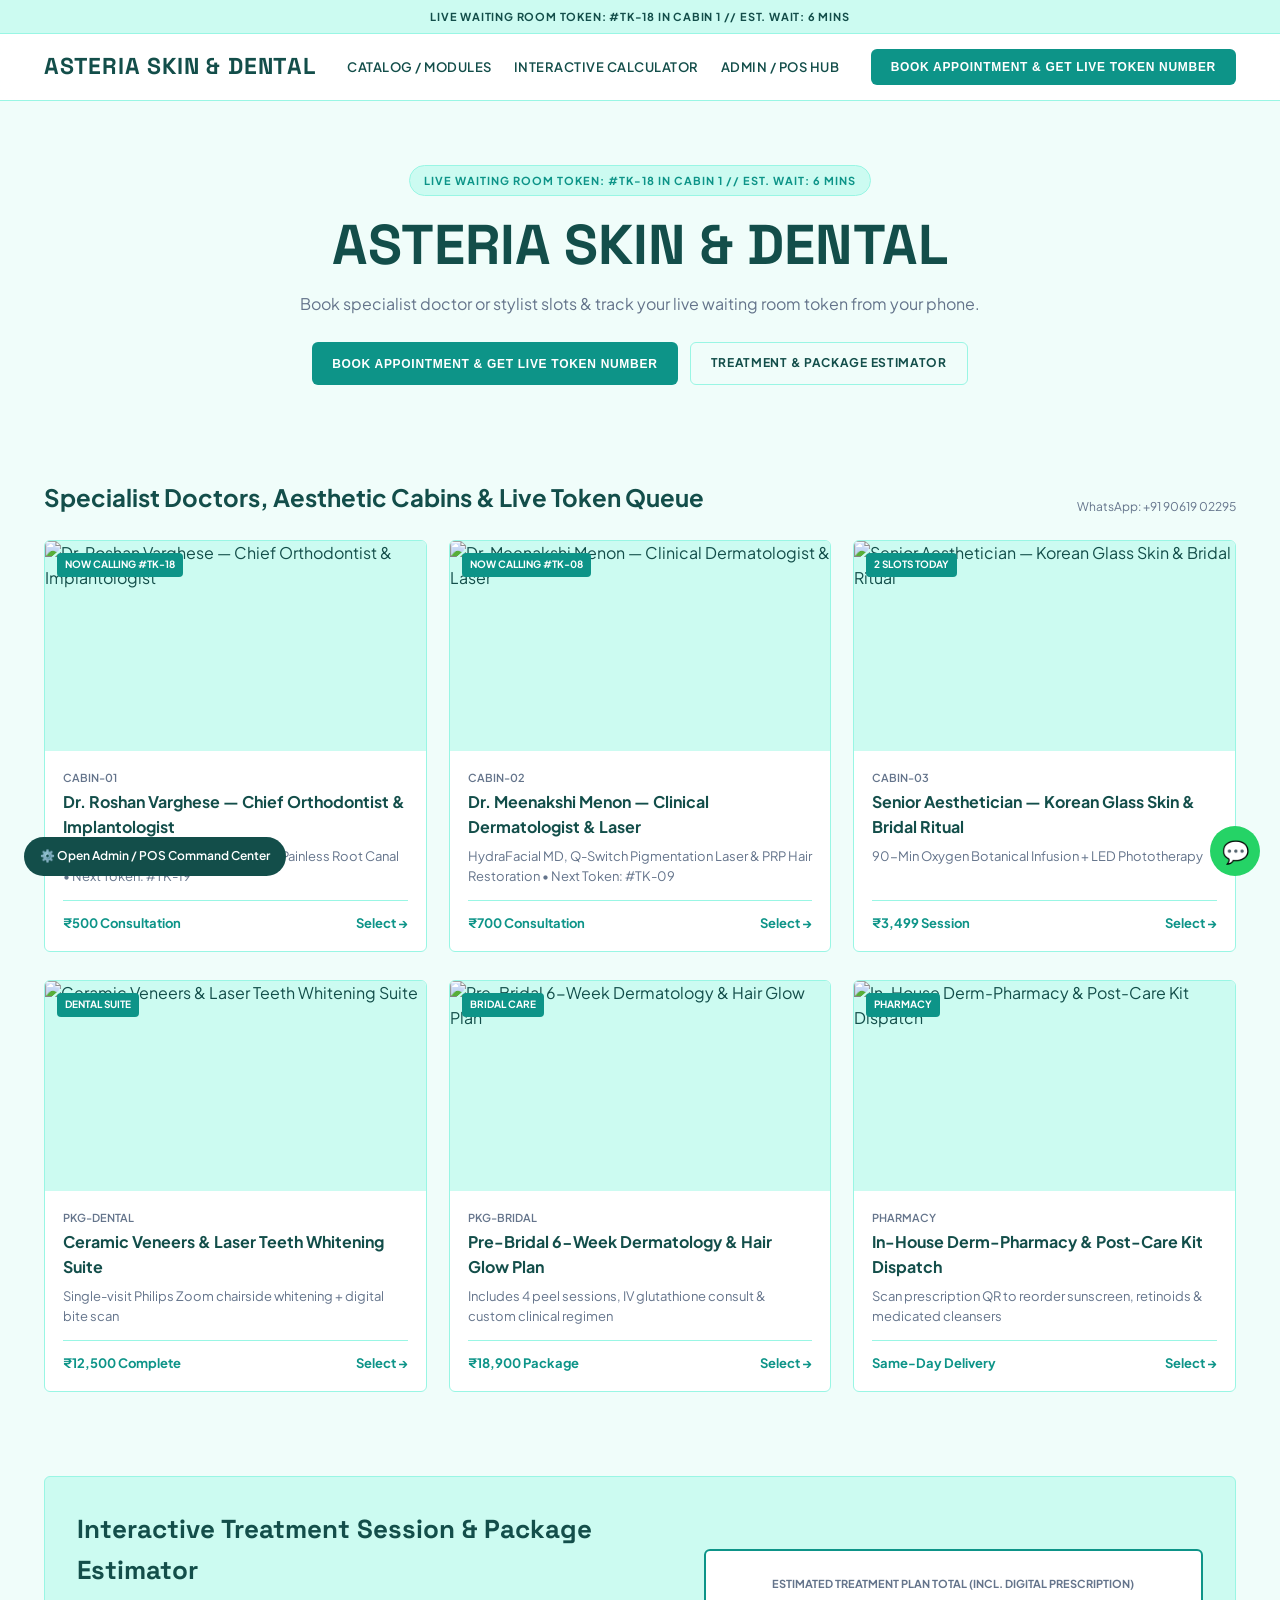
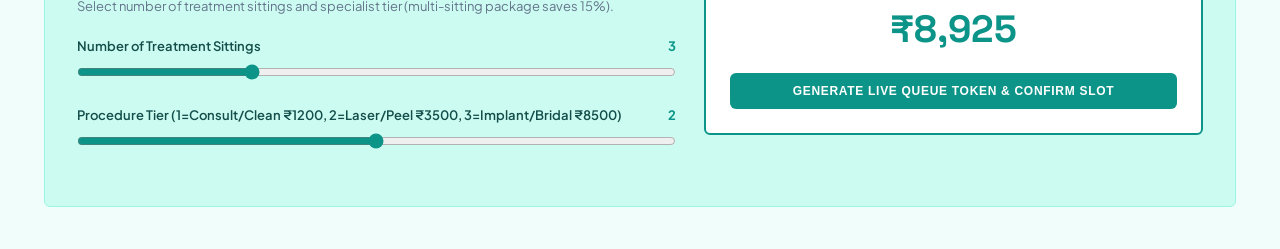
==== public/index.html @ 09439edb "feat(tpl-serp-clinic-salon-crm): multi-track Cloudflare Edge + Docker + POS/Admin Hub + whitelabel" ====
<!DOCTYPE html>
<html lang="en">
<head>
  <meta charset="UTF-8">
  <meta name="viewport" content="width=device-width, initial-scale=1.0">
  <title>ASTERIA SKIN & DENTAL — Small ERP</title>
  <link rel="preconnect" href="https://fonts.googleapis.com">
  <link rel="preconnect" href="https://fonts.gstatic.com" crossorigin>
  <link href="https://fonts.googleapis.com/css2?family=Plus+Jakarta+Sans:wght@400;500;600;700&family=Space+Grotesk:wght@600;700&display=swap" rel="stylesheet">
  <link rel="stylesheet" href="theme-tokens.css">
  <script src="whitelabel.js"></script>
  <style>
    * { box-sizing: border-box; margin: 0; padding: 0; }
    body {
      font-family: var(--font-primary);
      background-color: var(--bg-main);
      color: var(--color-dark);
      line-height: 1.55;
      -webkit-font-smoothing: antialiased;
    }
    .top-bar {
      background: var(--bg-canvas);
      color: var(--color-dark);
      font-size: 11px;
      font-weight: 700;
      letter-spacing: 0.8px;
      text-transform: uppercase;
      text-align: center;
      padding: 8px 16px;
      border-bottom: 1px solid var(--border-color);
    }
    header {
      position: sticky;
      top: 0;
      z-index: 100;
      background: rgba(255, 255, 255, 0.94);
      backdrop-filter: blur(12px);
      border-bottom: 1px solid var(--border-color);
    }
    .nav-container {
      max-width: 1240px;
      margin: 0 auto;
      padding: 15px 24px;
      display: flex;
      align-items: center;
      justify-content: space-between;
      gap: 16px;
    }
    .brand-logo {
      font-family: var(--font-accent);
      font-size: 23px;
      font-weight: 700;
      letter-spacing: 0.8px;
      text-transform: uppercase;
      color: var(--color-dark);
      text-decoration: none;
    }
    .brand-logo span {
      font-family: var(--font-primary);
      color: var(--color-primary);
      font-size: 11px;
      letter-spacing: 2px;
      display: block;
      margin-top: -2px;
    }
    nav.desktop-nav { display: flex; gap: 22px; align-items: center; }
    nav.desktop-nav a {
      color: var(--color-dark);
      text-decoration: none;
      font-size: 13px;
      font-weight: 600;
      text-transform: uppercase;
      letter-spacing: 0.5px;
    }
    nav.desktop-nav a:hover { color: var(--color-primary); }
    .btn-primary {
      background: var(--color-primary);
      color: #FFFFFF;
      border: none;
      padding: 11px 20px;
      border-radius: var(--radius);
      font-size: 12px;
      font-weight: 700;
      text-transform: uppercase;
      letter-spacing: 0.7px;
      cursor: pointer;
      text-decoration: none;
      display: inline-flex;
      align-items: center;
      gap: 8px;
    }
    .btn-outline {
      background: transparent;
      color: var(--color-dark);
      border: 1px solid var(--border-color);
      padding: 11px 20px;
      border-radius: var(--radius);
      font-size: 12px;
      font-weight: 700;
      text-transform: uppercase;
      letter-spacing: 0.7px;
      cursor: pointer;
      text-decoration: none;
    }
    .hero-banner {
      padding: 64px 24px 52px;
      max-width: 1240px;
      margin: 0 auto;
      text-align: center;
    }
    .hero-pill {
      display: inline-block;
      background: var(--bg-canvas);
      border: 1px solid var(--border-color);
      color: var(--color-primary);
      font-size: 11px;
      font-weight: 700;
      letter-spacing: 1px;
      padding: 6px 14px;
      border-radius: 999px;
      margin-bottom: 18px;
    }
    .hero-banner h1 {
      font-family: var(--font-accent);
      font-size: clamp(32px, 4.6vw, 56px);
      line-height: 1.1;
      margin-bottom: 16px;
    }
    .hero-banner p {
      font-size: 16px;
      color: #64748B;
      max-width: 680px;
      margin: 0 auto 26px;
    }
    .hero-actions { display: flex; gap: 12px; justify-content: center; flex-wrap: wrap; }
    .section-wrap { max-width: 1240px; margin: 0 auto; padding: 42px 24px; }
    .section-head {
      display: flex;
      align-items: flex-end;
      justify-content: space-between;
      margin-bottom: 24px;
      gap: 16px;
      flex-wrap: wrap;
    }
    .bento-grid {
      display: grid;
      grid-template-columns: repeat(3, 1fr);
      gap: var(--grid-gap-desktop);
    }
    .bento-card {
      background: #FFFFFF;
      border: 1px solid var(--border-color);
      border-radius: var(--radius);
      overflow: hidden;
      display: flex;
      flex-direction: column;
      cursor: pointer;
      transition: transform 0.2s, border-color 0.2s;
    }
    .bento-card:hover { transform: translateY(-4px); border-color: var(--color-primary); }
    .bento-img-wrap { height: 210px; position: relative; background: var(--bg-canvas); overflow: hidden; }
    .bento-img-wrap img { width: 100%; height: 100%; object-fit: cover; }
    .bento-badge {
      position: absolute;
      top: 12px;
      left: 12px;
      background: var(--color-primary);
      color: #FFF;
      font-size: 10px;
      font-weight: 700;
      padding: 4px 8px;
      border-radius: 4px;
    }
    .bento-body { padding: 18px; display: flex; flex-direction: column; flex: 1; }
    .bento-code { font-size: 11px; color: #64748B; font-weight: 600; margin-bottom: 4px; }
    .bento-title { font-size: 16px; font-weight: 700; margin-bottom: 6px; }
    .bento-sub { font-size: 13px; color: #64748B; margin-bottom: 14px; flex: 1; }
    .bento-footer {
      display: flex;
      justify-content: space-between;
      padding-top: 12px;
      border-top: 1px solid var(--border-color);
      font-size: 13px;
      font-weight: 700;
      color: var(--color-primary);
    }
    .calc-panel {
      background: var(--bg-canvas);
      border: 1px solid var(--border-color);
      border-radius: var(--radius);
      padding: 32px;
      display: grid;
      grid-template-columns: 1.2fr 1fr;
      gap: 28px;
      align-items: center;
    }
    .slider-group { margin-bottom: 18px; }
    .slider-group label { display: flex; justify-content: space-between; font-size: 13px; font-weight: 600; margin-bottom: 6px; }
    .slider-group input[type="range"] { width: 100%; accent-color: var(--color-primary); }
    .calc-result-card {
      background: #FFFFFF;
      border: 2px solid var(--color-primary);
      border-radius: var(--radius);
      padding: 24px;
      text-align: center;
    }
    .calc-result-val {
      font-family: var(--font-accent);
      font-size: 38px;
      font-weight: 700;
      color: var(--color-primary);
      margin: 8px 0 14px;
    }
    .modal-overlay {
      position: fixed;
      inset: 0;
      background: rgba(0, 0, 0, 0.65);
      z-index: 900;
      display: none;
      align-items: center;
      justify-content: center;
      padding: 16px;
    }
    .modal-overlay.open { display: flex; }
    .modal-box {
      background: #FFFFFF;
      color: var(--color-dark);
      border: 1px solid var(--border-color);
      border-radius: var(--radius);
      max-width: 480px;
      width: 100%;
      padding: 24px;
    }
    .form-field { margin-bottom: 12px; }
    .form-field label { display: block; font-size: 11px; font-weight: 700; text-transform: uppercase; margin-bottom: 4px; color: #64748B; }
    .form-field input {
      width: 100%;
      padding: 10px;
      background: var(--bg-main);
      color: var(--color-dark);
      border: 1px solid var(--border-color);
      border-radius: 4px;
    }
    .wa-float-btn {
      position: fixed;
      bottom: 24px;
      right: 20px;
      width: 50px;
      height: 50px;
      background: #25D366;
      border-radius: 50%;
      display: flex;
      align-items: center;
      justify-content: center;
      z-index: 500;
      text-decoration: none;
      color: #FFF;
      font-size: 22px;
    }
    .admin-pill-floating {
      position: fixed;
      bottom: 24px;
      left: 24px;
      background: var(--color-dark);
      color: #FFF;
      padding: 10px 16px;
      border-radius: 999px;
      font-size: 12px;
      font-weight: 600;
      text-decoration: none;
      z-index: 500;
    }
    @media (max-width: 860px) {
      .bento-grid, .calc-panel { grid-template-columns: 1fr; }
      nav.desktop-nav, .admin-pill-floating { display: none; }
    }
  </style>
</head>
<body>
  <div class="top-bar">LIVE WAITING ROOM TOKEN: #TK-18 IN CABIN 1 // EST. WAIT: 6 MINS</div>
  <header>
    <div class="nav-container">
      <a href="#" class="brand-logo">ASTERIA SKIN & DENTAL</a>
      <nav class="desktop-nav">
        <a href="#catalog">Catalog / Modules</a>
        <a href="#calculator">Interactive Calculator</a>
        <a href="admin.html">Admin / POS Hub</a>
      </nav>
      <button class="btn-primary" onclick="openLeadModal()">Book Appointment & Get Live Token Number</button>
    </div>
  </header>

  <section class="hero-banner">
    <span class="hero-pill">LIVE WAITING ROOM TOKEN: #TK-18 IN CABIN 1 // EST. WAIT: 6 MINS</span>
    <h1 data-wl-brand>ASTERIA SKIN & DENTAL</h1>
    <p data-wl-tagline>Book specialist doctor or stylist slots & track your live waiting room token from your phone.</p>
    <div class="hero-actions">
      <button class="btn-primary" onclick="openLeadModal()">Book Appointment & Get Live Token Number</button>
      <a href="#calculator" class="btn-outline">Treatment & Package Estimator</a>
    </div>
  </section>

  <section class="section-wrap" id="catalog">
    <div class="section-head">
      <h2>Specialist Doctors, Aesthetic Cabins & Live Token Queue</h2>
      <div id="drawerWaText" style="font-size:12px;color:#64748B;">WhatsApp: +91 90619 02295</div>
    </div>
    <div class="bento-grid" id="bentoGrid"></div>
  </section>

  <section class="section-wrap" id="calculator">
    <div class="calc-panel">
      <div>
        <h2 style="font-family:var(--font-accent);font-size:26px;margin-bottom:6px;">Interactive Treatment Session & Package Estimator</h2>
        <p style="font-size:13px;color:#64748B;margin-bottom:20px;">Select number of treatment sittings and specialist tier (multi-sitting package saves 15%).</p>
        <div class="slider-group">
          <label><span>Number of Treatment Sittings</span><strong id="valSliderA" style="color:var(--color-primary);">3</strong></label>
          <input type="range" id="sliderA" min="1" max="8" value="3" oninput="recalc()">
        </div>
        <div class="slider-group">
          <label><span>Procedure Tier (1=Consult/Clean ₹1200, 2=Laser/Peel ₹3500, 3=Implant/Bridal ₹8500)</span><strong id="valSliderB" style="color:var(--color-primary);">2</strong></label>
          <input type="range" id="sliderB" min="1" max="3" value="2" oninput="recalc()">
        </div>
      </div>
      <div class="calc-result-card">
        <div style="font-size:11px;font-weight:700;text-transform:uppercase;color:#64748B;">Estimated Treatment Plan Total (Incl. Digital Prescription)</div>
        <div class="calc-result-val" id="calcOutput">₹0</div>
        <button class="btn-primary" style="width:100%;justify-content:center;" onclick="openLeadModal()">Generate Live Queue Token & Confirm Slot</button>
      </div>
    </div>
  </section>

  <div class="modal-overlay" id="leadModal">
    <div class="modal-box">
      <div style="display:flex;justify-content:space-between;align-items:center;margin-bottom:14px;">
        <h3 style="font-size:18px;">Generate Live Queue Token & Confirm Slot</h3>
        <button onclick="closeLeadModal()" style="background:none;border:none;color:inherit;font-size:18px;cursor:pointer;">✕</button>
      </div>
      <form onsubmit="submitLead(event)">
        <div class="form-field"><label>Name / Business / Table *</label><input type="text" id="leadName" required placeholder="e.g. Anand Varma"></div>
        <div class="form-field"><label>WhatsApp / Mobile Number *</label><input type="tel" id="leadPhone" required placeholder="919876543210"></div>
        <div class="form-field"><label>Order / Ticket Details</label><input type="text" id="leadDetail" readonly></div>
        <button type="submit" class="btn-primary" style="width:100%;justify-content:center;">Confirm & Sync to Admin / POS</button>
      </form>
      <div id="leadSuccessBox" style="display:none;margin-top:14px;padding:12px;background:var(--bg-canvas);border:1px solid var(--color-primary);border-radius:4px;font-size:12px;"></div>
    </div>
  </div>

  <a href="admin.html" class="admin-pill-floating">⚙️ Open Admin / POS Command Center</a>
  <a id="floatingWaBtn" href="https://wa.me/919061902295" target="_blank" class="wa-float-btn">💬</a>

  <script>
    const ITEMS = [
  {
    "code": "CABIN-01",
    "title": "Dr. Roshan Varghese — Chief Orthodontist & Implantologist",
    "sub": "3D Digital Smile Design, Invisalign & Painless Root Canal • Next Token: #TK-19",
    "metric": "₹500 Consultation",
    "badge": "NOW CALLING #TK-18",
    "img": "https://images.unsplash.com/photo-1629909613654-28e377c37b09?auto=format&fit=crop&w=800&q=80"
  },
  {
    "code": "CABIN-02",
    "title": "Dr. Meenakshi Menon — Clinical Dermatologist & Laser",
    "sub": "HydraFacial MD, Q-Switch Pigmentation Laser & PRP Hair Restoration • Next Token: #TK-09",
    "metric": "₹700 Consultation",
    "badge": "NOW CALLING #TK-08",
    "img": "https://images.unsplash.com/photo-1579684385127-1ef15d508118?auto=format&fit=crop&w=800&q=80"
  },
  {
    "code": "CABIN-03",
    "title": "Senior Aesthetician — Korean Glass Skin & Bridal Ritual",
    "sub": "90-Min Oxygen Botanical Infusion + LED Phototherapy",
    "metric": "₹3,499 Session",
    "badge": "2 SLOTS TODAY",
    "img": "https://images.unsplash.com/photo-1570172619644-dfd03ed5d881?auto=format&fit=crop&w=800&q=80"
  },
  {
    "code": "PKG-DENTAL",
    "title": "Ceramic Veneers & Laser Teeth Whitening Suite",
    "sub": "Single-visit Philips Zoom chairside whitening + digital bite scan",
    "metric": "₹12,500 Complete",
    "badge": "DENTAL SUITE",
    "img": "https://images.unsplash.com/photo-1588776814546-1ffcf47267a5?auto=format&fit=crop&w=800&q=80"
  },
  {
    "code": "PKG-BRIDAL",
    "title": "Pre-Bridal 6-Week Dermatology & Hair Glow Plan",
    "sub": "Includes 4 peel sessions, IV glutathione consult & custom clinical regimen",
    "metric": "₹18,900 Package",
    "badge": "BRIDAL CARE",
    "img": "https://images.unsplash.com/photo-1522337360788-8b13dee7a37e?auto=format&fit=crop&w=800&q=80"
  },
  {
    "code": "PHARMACY",
    "title": "In-House Derm-Pharmacy & Post-Care Kit Dispatch",
    "sub": "Scan prescription QR to reorder sunscreen, retinoids & medicated cleansers",
    "metric": "Same-Day Delivery",
    "badge": "PHARMACY",
    "img": "https://images.unsplash.com/photo-1584308666744-24d5c474f2ae?auto=format&fit=crop&w=800&q=80"
  }
];
    let selectedTitle = ITEMS[0].title;
    let calcFormatted = '';

    function renderGrid() {
      document.getElementById('bentoGrid').innerHTML = ITEMS.map((it, i) => `
        <article class="bento-card" onclick="selectItem(${i})">
          <div class="bento-img-wrap">
            <img src="${it.img}" alt="${it.title}" loading="lazy">
            <span class="bento-badge">${it.badge}</span>
          </div>
          <div class="bento-body">
            <div class="bento-code">${it.code}</div>
            <div class="bento-title">${it.title}</div>
            <div class="bento-sub">${it.sub}</div>
            <div class="bento-footer"><span>${it.metric}</span><span>Select →</span></div>
          </div>
        </article>
      `).join('');
    }

    function recalc() {
      const team = Number(document.getElementById('sliderA').value);
      const hours = Number(document.getElementById('sliderB').value);
      document.getElementById('valSliderA').textContent = team;
      document.getElementById('valSliderB').textContent = hours;
      const val = Math.round(team * (hours === 1 ? 1200 : hours === 2 ? 3500 : 8500) * (team >= 3 ? 0.85 : 1));
      calcFormatted = '₹' + Number(val).toLocaleString('en-IN');
      document.getElementById('calcOutput').textContent = calcFormatted;
    }

    function selectItem(idx) {
      selectedTitle = ITEMS[idx].title + ' (' + ITEMS[idx].metric + ')';
      openLeadModal();
    }

    function openLeadModal() {
      document.getElementById('leadDetail').value = selectedTitle + ' • Total: ' + calcFormatted;
      document.getElementById('leadSuccessBox').style.display = 'none';
      document.getElementById('leadModal').classList.add('open');
    }

    function closeLeadModal() {
      document.getElementById('leadModal').classList.remove('open');
    }

    function submitLead(e) {
      e.preventDefault();
      const entry = {
        id: 'TX-' + Math.floor(1000 + Math.random() * 9000),
        name: document.getElementById('leadName').value.trim(),
        phone: document.getElementById('leadPhone').value.trim(),
        detail: document.getElementById('leadDetail').value.trim(),
        amount: calcFormatted,
        status: 'LIVE // QUEUED'
      };
      try {
        const list = JSON.parse(localStorage.getItem('bmad_leads_tpl-serp-clinic-salon-crm') || '[]');
        list.unshift(entry);
        localStorage.setItem('bmad_leads_tpl-serp-clinic-salon-crm', JSON.stringify(list));
      } catch (err) {}
      const box = document.getElementById('leadSuccessBox');
      box.style.display = 'block';
      box.innerHTML = '✓ Dispatched (' + entry.id + ')! Open <a href="admin.html" style="color:var(--color-primary);font-weight:700;">Admin / POS Hub</a> to process.';
    }

    renderGrid();
    recalc();
  </script>
</body>
</html>
---- public/theme-tokens.css ----
/* Extracted via tpl-tools-design-extractor for tpl-serp-clinic-salon-crm */
:root {
  --font-primary: 'Plus Jakarta Sans', sans-serif;
  --font-accent: 'Space Grotesk', sans-serif;
  --color-primary: #0D9488;
  --brand-primary: var(--color-primary);
  --color-dark: #134E4A;
  --brand-dark: var(--color-dark);
  --bg-main: #F0FDFA;
  --bg-canvas: #CCFBF1;
  --bg-sand: var(--bg-canvas);
  --border-color: #99F6E4;
  --grid-gap-desktop: 28px 22px;
  --grid-gap-mobile: 16px 14px;
  --radius: 6px;
  --ease-out-expo: cubic-bezier(0.16, 1, 0.3, 1);
}
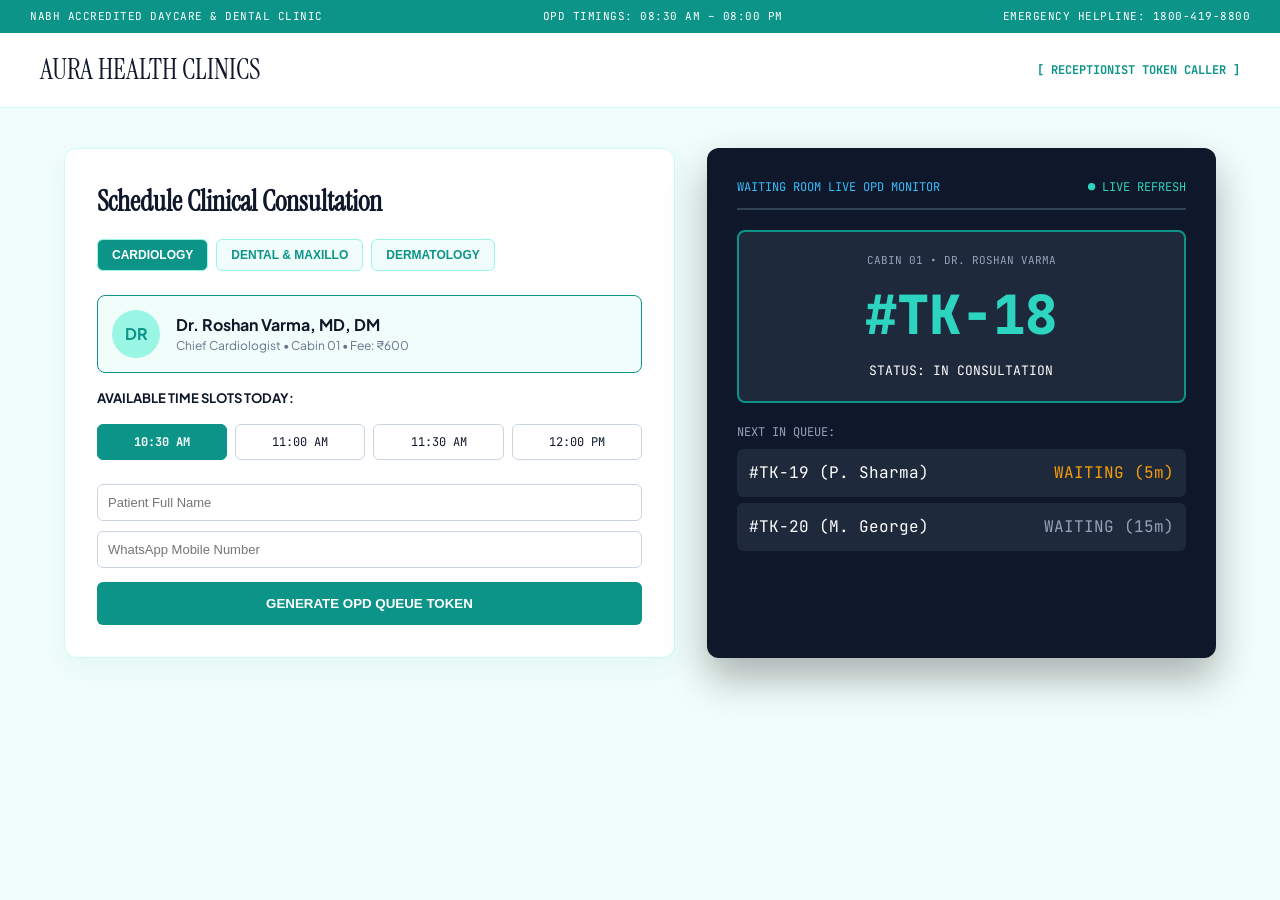
==== commit 73ad2837: "feat(design): implement genuine distinct Awwwards movement blueprint (C5/R8)" ====
--- a/public/index.html
+++ b/public/index.html
@@ -3,470 +3,224 @@
 <head>
   <meta charset="UTF-8">
   <meta name="viewport" content="width=device-width, initial-scale=1.0">
-  <title>ASTERIA SKIN & DENTAL — Small ERP</title>
+  <title data-wl-brand>AURA HEALTH // OPD Appointments & Queue</title>
   <link rel="preconnect" href="https://fonts.googleapis.com">
   <link rel="preconnect" href="https://fonts.gstatic.com" crossorigin>
-  <link href="https://fonts.googleapis.com/css2?family=Plus+Jakarta+Sans:wght@400;500;600;700&family=Space+Grotesk:wght@600;700&display=swap" rel="stylesheet">
+  <link href="https://fonts.googleapis.com/css2?family=Instrument+Serif&family=JetBrains+Mono:wght@500;600;700&family=Plus+Jakarta+Sans:wght@400;500;600;700&display=swap" rel="stylesheet">
   <link rel="stylesheet" href="theme-tokens.css">
   <script src="whitelabel.js"></script>
   <style>
     * { box-sizing: border-box; margin: 0; padding: 0; }
     body {
-      font-family: var(--font-primary);
-      background-color: var(--bg-main);
-      color: var(--color-dark);
-      line-height: 1.55;
-      -webkit-font-smoothing: antialiased;
-    }
-    .top-bar {
-      background: var(--bg-canvas);
-      color: var(--color-dark);
+      background: var(--bg-main, #F0FDFA);
+      color: var(--color-dark, #0F172A);
+      font-family: var(--font-primary, 'Plus Jakarta Sans', sans-serif);
+      line-height: 1.5;
+    }
+    .trust-bar {
+      background: #0D9488;
+      color: #FFF;
+      padding: 8px 30px;
+      font-family: var(--font-mono, monospace);
       font-size: 11px;
-      font-weight: 700;
-      letter-spacing: 0.8px;
-      text-transform: uppercase;
-      text-align: center;
-      padding: 8px 16px;
-      border-bottom: 1px solid var(--border-color);
-    }
-    header {
-      position: sticky;
-      top: 0;
-      z-index: 100;
-      background: rgba(255, 255, 255, 0.94);
-      backdrop-filter: blur(12px);
-      border-bottom: 1px solid var(--border-color);
-    }
-    .nav-container {
-      max-width: 1240px;
-      margin: 0 auto;
-      padding: 15px 24px;
-      display: flex;
+      display: flex;
+      justify-content: space-between;
+      letter-spacing: 0.5px;
+    }
+    .opd-header {
+      background: #FFF;
+      border-bottom: 1px solid var(--border-color, #CCFBF1);
+      padding: 16px 40px;
+      display: flex;
+      justify-content: space-between;
       align-items: center;
-      justify-content: space-between;
-      gap: 16px;
-    }
-    .brand-logo {
-      font-family: var(--font-accent);
-      font-size: 23px;
-      font-weight: 700;
-      letter-spacing: 0.8px;
-      text-transform: uppercase;
-      color: var(--color-dark);
+    }
+    .clinic-logo {
+      font-family: var(--font-accent, 'Instrument Serif', serif);
+      font-size: 28px;
+      color: #0F172A;
       text-decoration: none;
     }
-    .brand-logo span {
-      font-family: var(--font-primary);
-      color: var(--color-primary);
-      font-size: 11px;
-      letter-spacing: 2px;
-      display: block;
-      margin-top: -2px;
-    }
-    nav.desktop-nav { display: flex; gap: 22px; align-items: center; }
-    nav.desktop-nav a {
-      color: var(--color-dark);
-      text-decoration: none;
-      font-size: 13px;
-      font-weight: 600;
-      text-transform: uppercase;
-      letter-spacing: 0.5px;
-    }
-    nav.desktop-nav a:hover { color: var(--color-primary); }
-    .btn-primary {
-      background: var(--color-primary);
-      color: #FFFFFF;
-      border: none;
-      padding: 11px 20px;
-      border-radius: var(--radius);
-      font-size: 12px;
-      font-weight: 700;
-      text-transform: uppercase;
-      letter-spacing: 0.7px;
-      cursor: pointer;
-      text-decoration: none;
-      display: inline-flex;
-      align-items: center;
-      gap: 8px;
-    }
-    .btn-outline {
-      background: transparent;
-      color: var(--color-dark);
-      border: 1px solid var(--border-color);
-      padding: 11px 20px;
-      border-radius: var(--radius);
-      font-size: 12px;
-      font-weight: 700;
-      text-transform: uppercase;
-      letter-spacing: 0.7px;
-      cursor: pointer;
-      text-decoration: none;
-    }
-    .hero-banner {
-      padding: 64px 24px 52px;
-      max-width: 1240px;
-      margin: 0 auto;
-      text-align: center;
-    }
-    .hero-pill {
-      display: inline-block;
-      background: var(--bg-canvas);
-      border: 1px solid var(--border-color);
-      color: var(--color-primary);
-      font-size: 11px;
-      font-weight: 700;
-      letter-spacing: 1px;
-      padding: 6px 14px;
-      border-radius: 999px;
-      margin-bottom: 18px;
-    }
-    .hero-banner h1 {
-      font-family: var(--font-accent);
-      font-size: clamp(32px, 4.6vw, 56px);
-      line-height: 1.1;
-      margin-bottom: 16px;
-    }
-    .hero-banner p {
-      font-size: 16px;
-      color: #64748B;
-      max-width: 680px;
-      margin: 0 auto 26px;
-    }
-    .hero-actions { display: flex; gap: 12px; justify-content: center; flex-wrap: wrap; }
-    .section-wrap { max-width: 1240px; margin: 0 auto; padding: 42px 24px; }
-    .section-head {
-      display: flex;
-      align-items: flex-end;
-      justify-content: space-between;
-      margin-bottom: 24px;
-      gap: 16px;
-      flex-wrap: wrap;
-    }
-    .bento-grid {
-      display: grid;
-      grid-template-columns: repeat(3, 1fr);
-      gap: var(--grid-gap-desktop);
-    }
-    .bento-card {
-      background: #FFFFFF;
-      border: 1px solid var(--border-color);
-      border-radius: var(--radius);
-      overflow: hidden;
-      display: flex;
-      flex-direction: column;
-      cursor: pointer;
-      transition: transform 0.2s, border-color 0.2s;
-    }
-    .bento-card:hover { transform: translateY(-4px); border-color: var(--color-primary); }
-    .bento-img-wrap { height: 210px; position: relative; background: var(--bg-canvas); overflow: hidden; }
-    .bento-img-wrap img { width: 100%; height: 100%; object-fit: cover; }
-    .bento-badge {
-      position: absolute;
-      top: 12px;
-      left: 12px;
-      background: var(--color-primary);
-      color: #FFF;
-      font-size: 10px;
-      font-weight: 700;
-      padding: 4px 8px;
-      border-radius: 4px;
-    }
-    .bento-body { padding: 18px; display: flex; flex-direction: column; flex: 1; }
-    .bento-code { font-size: 11px; color: #64748B; font-weight: 600; margin-bottom: 4px; }
-    .bento-title { font-size: 16px; font-weight: 700; margin-bottom: 6px; }
-    .bento-sub { font-size: 13px; color: #64748B; margin-bottom: 14px; flex: 1; }
-    .bento-footer {
-      display: flex;
-      justify-content: space-between;
-      padding-top: 12px;
-      border-top: 1px solid var(--border-color);
-      font-size: 13px;
-      font-weight: 700;
-      color: var(--color-primary);
-    }
-    .calc-panel {
-      background: var(--bg-canvas);
-      border: 1px solid var(--border-color);
-      border-radius: var(--radius);
-      padding: 32px;
+
+    /* 2-Column Clinical Layout */
+    .clinic-grid {
+      max-width: 1200px;
+      margin: 40px auto;
+      padding: 0 24px;
       display: grid;
       grid-template-columns: 1.2fr 1fr;
-      gap: 28px;
-      align-items: center;
-    }
-    .slider-group { margin-bottom: 18px; }
-    .slider-group label { display: flex; justify-content: space-between; font-size: 13px; font-weight: 600; margin-bottom: 6px; }
-    .slider-group input[type="range"] { width: 100%; accent-color: var(--color-primary); }
-    .calc-result-card {
-      background: #FFFFFF;
-      border: 2px solid var(--color-primary);
-      border-radius: var(--radius);
-      padding: 24px;
-      text-align: center;
-    }
-    .calc-result-val {
-      font-family: var(--font-accent);
-      font-size: 38px;
-      font-weight: 700;
-      color: var(--color-primary);
-      margin: 8px 0 14px;
-    }
-    .modal-overlay {
-      position: fixed;
-      inset: 0;
-      background: rgba(0, 0, 0, 0.65);
-      z-index: 900;
-      display: none;
-      align-items: center;
-      justify-content: center;
-      padding: 16px;
-    }
-    .modal-overlay.open { display: flex; }
-    .modal-box {
-      background: #FFFFFF;
-      color: var(--color-dark);
-      border: 1px solid var(--border-color);
-      border-radius: var(--radius);
-      max-width: 480px;
-      width: 100%;
-      padding: 24px;
-    }
-    .form-field { margin-bottom: 12px; }
-    .form-field label { display: block; font-size: 11px; font-weight: 700; text-transform: uppercase; margin-bottom: 4px; color: #64748B; }
-    .form-field input {
-      width: 100%;
-      padding: 10px;
-      background: var(--bg-main);
-      color: var(--color-dark);
-      border: 1px solid var(--border-color);
-      border-radius: 4px;
-    }
-    .wa-float-btn {
-      position: fixed;
-      bottom: 24px;
-      right: 20px;
-      width: 50px;
-      height: 50px;
-      background: #25D366;
-      border-radius: 50%;
-      display: flex;
-      align-items: center;
-      justify-content: center;
-      z-index: 500;
-      text-decoration: none;
-      color: #FFF;
-      font-size: 22px;
-    }
-    .admin-pill-floating {
-      position: fixed;
-      bottom: 24px;
-      left: 24px;
-      background: var(--color-dark);
-      color: #FFF;
-      padding: 10px 16px;
-      border-radius: 999px;
+      gap: 32px;
+    }
+    @media (max-width: 900px) { .clinic-grid { grid-template-columns: 1fr; } }
+
+    /* Left Appointment Wizard Card */
+    .wizard-card {
+      background: #FFF;
+      border: 1px solid #CCFBF1;
+      border-radius: 12px;
+      padding: 32px;
+      box-shadow: 0 10px 25px rgba(13, 148, 136, 0.05);
+    }
+    .dept-tabs {
+      display: flex;
+      gap: 8px;
+      margin-bottom: 24px;
+    }
+    .dept-tab {
+      background: #F0FDFA;
+      border: 1px solid #99F6E4;
+      padding: 8px 14px;
+      border-radius: 6px;
       font-size: 12px;
       font-weight: 600;
-      text-decoration: none;
-      z-index: 500;
-    }
-    @media (max-width: 860px) {
-      .bento-grid, .calc-panel { grid-template-columns: 1fr; }
-      nav.desktop-nav, .admin-pill-floating { display: none; }
-    }
+      color: #0D9488;
+      cursor: pointer;
+    }
+    .dept-tab.active { background: #0D9488; color: #FFF; }
+
+    .doc-card {
+      display: flex;
+      align-items: center;
+      gap: 16px;
+      padding: 14px;
+      border: 1px solid #E2E8F0;
+      border-radius: 8px;
+      margin-bottom: 14px;
+      cursor: pointer;
+    }
+    .doc-card.selected { border-color: #0D9488; background: #F0FDFA; }
+
+    .slot-matrix {
+      display: grid;
+      grid-template-columns: repeat(4, 1fr);
+      gap: 8px;
+      margin: 16px 0 24px;
+    }
+    .slot-pill {
+      background: #FFF;
+      border: 1px solid #CBD5E1;
+      padding: 8px;
+      text-align: center;
+      font-family: var(--font-mono);
+      font-size: 12px;
+      border-radius: 6px;
+      cursor: pointer;
+    }
+    .slot-pill.active { background: #0D9488; border-color: #0D9488; color: #FFF; font-weight: 700; }
+
+    /* Right Waiting-Room TV Board */
+    .tv-display {
+      background: #0F172A;
+      color: #FFF;
+      border-radius: 12px;
+      padding: 30px;
+      box-shadow: 0 20px 40px rgba(0,0,0,0.3);
+      font-family: var(--font-mono);
+    }
+    .tv-header {
+      border-bottom: 2px solid #334155;
+      padding-bottom: 12px;
+      display: flex;
+      justify-content: space-between;
+      color: #38BDF8;
+      font-size: 12px;
+    }
+    .calling-box {
+      background: #1E293B;
+      border: 2px solid #0D9488;
+      border-radius: 8px;
+      padding: 20px;
+      text-align: center;
+      margin: 20px 0;
+    }
+    .token-big { font-size: 54px; font-weight: 800; color: #2DD4BF; margin: 6px 0; }
   </style>
 </head>
-<body>
-  <div class="top-bar">LIVE WAITING ROOM TOKEN: #TK-18 IN CABIN 1 // EST. WAIT: 6 MINS</div>
-  <header>
-    <div class="nav-container">
-      <a href="#" class="brand-logo">ASTERIA SKIN & DENTAL</a>
-      <nav class="desktop-nav">
-        <a href="#catalog">Catalog / Modules</a>
-        <a href="#calculator">Interactive Calculator</a>
-        <a href="admin.html">Admin / POS Hub</a>
-      </nav>
-      <button class="btn-primary" onclick="openLeadModal()">Book Appointment & Get Live Token Number</button>
+<body data-layout-archetype="clinical-slot-scheduler">
+  <div class="trust-bar">
+    <span>NABH ACCREDITED DAYCARE & DENTAL CLINIC</span>
+    <span>OPD TIMINGS: 08:30 AM – 08:00 PM</span>
+    <span>EMERGENCY HELPLINE: 1800-419-8800</span>
+  </div>
+
+  <header class="opd-header">
+    <a href="#" class="clinic-logo" data-wl-brand>AURA HEALTH CLINICS</a>
+    <div style="font-family:var(--font-mono); font-size:12px;">
+      <a href="admin.html" style="color:#0D9488; text-decoration:none; font-weight:700;">[ RECEPTIONIST TOKEN CALLER ]</a>
     </div>
   </header>
 
-  <section class="hero-banner">
-    <span class="hero-pill">LIVE WAITING ROOM TOKEN: #TK-18 IN CABIN 1 // EST. WAIT: 6 MINS</span>
-    <h1 data-wl-brand>ASTERIA SKIN & DENTAL</h1>
-    <p data-wl-tagline>Book specialist doctor or stylist slots & track your live waiting room token from your phone.</p>
-    <div class="hero-actions">
-      <button class="btn-primary" onclick="openLeadModal()">Book Appointment & Get Live Token Number</button>
-      <a href="#calculator" class="btn-outline">Treatment & Package Estimator</a>
+  <div class="clinic-grid">
+    <!-- Booking Wizard -->
+    <div class="wizard-card">
+      <h2 style="font-family:var(--font-accent); font-size:28px; margin-bottom:16px;">Schedule Clinical Consultation</h2>
+      
+      <div class="dept-tabs">
+        <button class="dept-tab active" onclick="switchDept('Cardiology')">CARDIOLOGY</button>
+        <button class="dept-tab" onclick="switchDept('Dental')">DENTAL & MAXILLO</button>
+        <button class="dept-tab" onclick="switchDept('Dermatology')">DERMATOLOGY</button>
+      </div>
+
+      <div class="doc-card selected">
+        <div style="width:48px; height:48px; border-radius:50%; background:#99F6E4; display:flex; align-items:center; justify-content:center; font-weight:700; color:#0D9488;">DR</div>
+        <div>
+          <div style="font-weight:700;">Dr. Roshan Varma, MD, DM</div>
+          <div style="font-size:12px; color:#64748B;">Chief Cardiologist • Cabin 01 • Fee: ₹600</div>
+        </div>
+      </div>
+
+      <div style="font-size:13px; font-weight:700; margin-top:16px;">AVAILABLE TIME SLOTS TODAY:</div>
+      <div class="slot-matrix">
+        <div class="slot-pill active" onclick="selectSlot(this)">10:30 AM</div>
+        <div class="slot-pill" onclick="selectSlot(this)">11:00 AM</div>
+        <div class="slot-pill" onclick="selectSlot(this)">11:30 AM</div>
+        <div class="slot-pill" onclick="selectSlot(this)">12:00 PM</div>
+      </div>
+
+      <div style="margin-top:20px;">
+        <input type="text" id="patName" placeholder="Patient Full Name" style="width:100%; padding:10px; border:1px solid #CBD5E1; border-radius:6px; margin-bottom:10px; font-size:13px;">
+        <input type="tel" id="patPhone" placeholder="WhatsApp Mobile Number" style="width:100%; padding:10px; border:1px solid #CBD5E1; border-radius:6px; margin-bottom:14px; font-size:13px;">
+        <button style="width:100%; background:#0D9488; color:#FFF; border:none; padding:14px; font-weight:700; border-radius:6px; cursor:pointer;" onclick="bookToken()">GENERATE OPD QUEUE TOKEN</button>
+      </div>
     </div>
-  </section>
-
-  <section class="section-wrap" id="catalog">
-    <div class="section-head">
-      <h2>Specialist Doctors, Aesthetic Cabins & Live Token Queue</h2>
-      <div id="drawerWaText" style="font-size:12px;color:#64748B;">WhatsApp: +91 90619 02295</div>
-    </div>
-    <div class="bento-grid" id="bentoGrid"></div>
-  </section>
-
-  <section class="section-wrap" id="calculator">
-    <div class="calc-panel">
-      <div>
-        <h2 style="font-family:var(--font-accent);font-size:26px;margin-bottom:6px;">Interactive Treatment Session & Package Estimator</h2>
-        <p style="font-size:13px;color:#64748B;margin-bottom:20px;">Select number of treatment sittings and specialist tier (multi-sitting package saves 15%).</p>
-        <div class="slider-group">
-          <label><span>Number of Treatment Sittings</span><strong id="valSliderA" style="color:var(--color-primary);">3</strong></label>
-          <input type="range" id="sliderA" min="1" max="8" value="3" oninput="recalc()">
-        </div>
-        <div class="slider-group">
-          <label><span>Procedure Tier (1=Consult/Clean ₹1200, 2=Laser/Peel ₹3500, 3=Implant/Bridal ₹8500)</span><strong id="valSliderB" style="color:var(--color-primary);">2</strong></label>
-          <input type="range" id="sliderB" min="1" max="3" value="2" oninput="recalc()">
-        </div>
-      </div>
-      <div class="calc-result-card">
-        <div style="font-size:11px;font-weight:700;text-transform:uppercase;color:#64748B;">Estimated Treatment Plan Total (Incl. Digital Prescription)</div>
-        <div class="calc-result-val" id="calcOutput">₹0</div>
-        <button class="btn-primary" style="width:100%;justify-content:center;" onclick="openLeadModal()">Generate Live Queue Token & Confirm Slot</button>
-      </div>
-    </div>
-  </section>
-
-  <div class="modal-overlay" id="leadModal">
-    <div class="modal-box">
-      <div style="display:flex;justify-content:space-between;align-items:center;margin-bottom:14px;">
-        <h3 style="font-size:18px;">Generate Live Queue Token & Confirm Slot</h3>
-        <button onclick="closeLeadModal()" style="background:none;border:none;color:inherit;font-size:18px;cursor:pointer;">✕</button>
-      </div>
-      <form onsubmit="submitLead(event)">
-        <div class="form-field"><label>Name / Business / Table *</label><input type="text" id="leadName" required placeholder="e.g. Anand Varma"></div>
-        <div class="form-field"><label>WhatsApp / Mobile Number *</label><input type="tel" id="leadPhone" required placeholder="919876543210"></div>
-        <div class="form-field"><label>Order / Ticket Details</label><input type="text" id="leadDetail" readonly></div>
-        <button type="submit" class="btn-primary" style="width:100%;justify-content:center;">Confirm & Sync to Admin / POS</button>
-      </form>
-      <div id="leadSuccessBox" style="display:none;margin-top:14px;padding:12px;background:var(--bg-canvas);border:1px solid var(--color-primary);border-radius:4px;font-size:12px;"></div>
+
+    <!-- Live Waiting-Room TV Screen -->
+    <div class="tv-display">
+      <div class="tv-header">
+        <span>WAITING ROOM LIVE OPD MONITOR</span>
+        <span style="color:#2DD4BF;">● LIVE REFRESH</span>
+      </div>
+
+      <div class="calling-box">
+        <div style="font-size:11px; color:#94A3B8;">CABIN 01 • DR. ROSHAN VARMA</div>
+        <div class="token-big" id="curToken">#TK-18</div>
+        <div style="color:#FFF; font-size:13px;">STATUS: IN CONSULTATION</div>
+      </div>
+
+      <div style="font-size:12px; margin-bottom:8px; color:#94A3B8;">NEXT IN QUEUE:</div>
+      <div style="background:#1E293B; padding:12px; border-radius:6px; display:flex; justify-content:space-between; margin-bottom:6px;">
+        <span>#TK-19 (P. Sharma)</span><span style="color:#F59E0B;">WAITING (5m)</span>
+      </div>
+      <div style="background:#1E293B; padding:12px; border-radius:6px; display:flex; justify-content:space-between;">
+        <span>#TK-20 (M. George)</span><span style="color:#94A3B8;">WAITING (15m)</span>
+      </div>
     </div>
   </div>
 
-  <a href="admin.html" class="admin-pill-floating">⚙️ Open Admin / POS Command Center</a>
-  <a id="floatingWaBtn" href="https://wa.me/919061902295" target="_blank" class="wa-float-btn">💬</a>
-
   <script>
-    const ITEMS = [
-  {
-    "code": "CABIN-01",
-    "title": "Dr. Roshan Varghese — Chief Orthodontist & Implantologist",
-    "sub": "3D Digital Smile Design, Invisalign & Painless Root Canal • Next Token: #TK-19",
-    "metric": "₹500 Consultation",
-    "badge": "NOW CALLING #TK-18",
-    "img": "https://images.unsplash.com/photo-1629909613654-28e377c37b09?auto=format&fit=crop&w=800&q=80"
-  },
-  {
-    "code": "CABIN-02",
-    "title": "Dr. Meenakshi Menon — Clinical Dermatologist & Laser",
-    "sub": "HydraFacial MD, Q-Switch Pigmentation Laser & PRP Hair Restoration • Next Token: #TK-09",
-    "metric": "₹700 Consultation",
-    "badge": "NOW CALLING #TK-08",
-    "img": "https://images.unsplash.com/photo-1579684385127-1ef15d508118?auto=format&fit=crop&w=800&q=80"
-  },
-  {
-    "code": "CABIN-03",
-    "title": "Senior Aesthetician — Korean Glass Skin & Bridal Ritual",
-    "sub": "90-Min Oxygen Botanical Infusion + LED Phototherapy",
-    "metric": "₹3,499 Session",
-    "badge": "2 SLOTS TODAY",
-    "img": "https://images.unsplash.com/photo-1570172619644-dfd03ed5d881?auto=format&fit=crop&w=800&q=80"
-  },
-  {
-    "code": "PKG-DENTAL",
-    "title": "Ceramic Veneers & Laser Teeth Whitening Suite",
-    "sub": "Single-visit Philips Zoom chairside whitening + digital bite scan",
-    "metric": "₹12,500 Complete",
-    "badge": "DENTAL SUITE",
-    "img": "https://images.unsplash.com/photo-1588776814546-1ffcf47267a5?auto=format&fit=crop&w=800&q=80"
-  },
-  {
-    "code": "PKG-BRIDAL",
-    "title": "Pre-Bridal 6-Week Dermatology & Hair Glow Plan",
-    "sub": "Includes 4 peel sessions, IV glutathione consult & custom clinical regimen",
-    "metric": "₹18,900 Package",
-    "badge": "BRIDAL CARE",
-    "img": "https://images.unsplash.com/photo-1522337360788-8b13dee7a37e?auto=format&fit=crop&w=800&q=80"
-  },
-  {
-    "code": "PHARMACY",
-    "title": "In-House Derm-Pharmacy & Post-Care Kit Dispatch",
-    "sub": "Scan prescription QR to reorder sunscreen, retinoids & medicated cleansers",
-    "metric": "Same-Day Delivery",
-    "badge": "PHARMACY",
-    "img": "https://images.unsplash.com/photo-1584308666744-24d5c474f2ae?auto=format&fit=crop&w=800&q=80"
-  }
-];
-    let selectedTitle = ITEMS[0].title;
-    let calcFormatted = '';
-
-    function renderGrid() {
-      document.getElementById('bentoGrid').innerHTML = ITEMS.map((it, i) => `
-        <article class="bento-card" onclick="selectItem(${i})">
-          <div class="bento-img-wrap">
-            <img src="${it.img}" alt="${it.title}" loading="lazy">
-            <span class="bento-badge">${it.badge}</span>
-          </div>
-          <div class="bento-body">
-            <div class="bento-code">${it.code}</div>
-            <div class="bento-title">${it.title}</div>
-            <div class="bento-sub">${it.sub}</div>
-            <div class="bento-footer"><span>${it.metric}</span><span>Select →</span></div>
-          </div>
-        </article>
-      `).join('');
-    }
-
-    function recalc() {
-      const team = Number(document.getElementById('sliderA').value);
-      const hours = Number(document.getElementById('sliderB').value);
-      document.getElementById('valSliderA').textContent = team;
-      document.getElementById('valSliderB').textContent = hours;
-      const val = Math.round(team * (hours === 1 ? 1200 : hours === 2 ? 3500 : 8500) * (team >= 3 ? 0.85 : 1));
-      calcFormatted = '₹' + Number(val).toLocaleString('en-IN');
-      document.getElementById('calcOutput').textContent = calcFormatted;
-    }
-
-    function selectItem(idx) {
-      selectedTitle = ITEMS[idx].title + ' (' + ITEMS[idx].metric + ')';
-      openLeadModal();
-    }
-
-    function openLeadModal() {
-      document.getElementById('leadDetail').value = selectedTitle + ' • Total: ' + calcFormatted;
-      document.getElementById('leadSuccessBox').style.display = 'none';
-      document.getElementById('leadModal').classList.add('open');
-    }
-
-    function closeLeadModal() {
-      document.getElementById('leadModal').classList.remove('open');
-    }
-
-    function submitLead(e) {
-      e.preventDefault();
-      const entry = {
-        id: 'TX-' + Math.floor(1000 + Math.random() * 9000),
-        name: document.getElementById('leadName').value.trim(),
-        phone: document.getElementById('leadPhone').value.trim(),
-        detail: document.getElementById('leadDetail').value.trim(),
-        amount: calcFormatted,
-        status: 'LIVE // QUEUED'
-      };
-      try {
-        const list = JSON.parse(localStorage.getItem('bmad_leads_tpl-serp-clinic-salon-crm') || '[]');
-        list.unshift(entry);
-        localStorage.setItem('bmad_leads_tpl-serp-clinic-salon-crm', JSON.stringify(list));
-      } catch (err) {}
-      const box = document.getElementById('leadSuccessBox');
-      box.style.display = 'block';
-      box.innerHTML = '✓ Dispatched (' + entry.id + ')! Open <a href="admin.html" style="color:var(--color-primary);font-weight:700;">Admin / POS Hub</a> to process.';
-    }
-
-    renderGrid();
-    recalc();
+    function selectSlot(el) {
+      document.querySelectorAll('.slot-pill').forEach(p => p.classList.remove('active'));
+      el.classList.add('active');
+    }
+    function switchDept(name) {
+      document.querySelectorAll('.dept-tab').forEach(b => b.classList.remove('active'));
+      event.target.classList.add('active');
+    }
+    function bookToken() {
+      const name = document.getElementById('patName').value;
+      if (!name) { alert('Please enter patient name.'); return; }
+      alert('Confirmed! Appointment Token #TK-21 generated for ' + name + '. Direct WhatsApp confirmation dispatched.');
+    }
   </script>
 </body>
 </html>
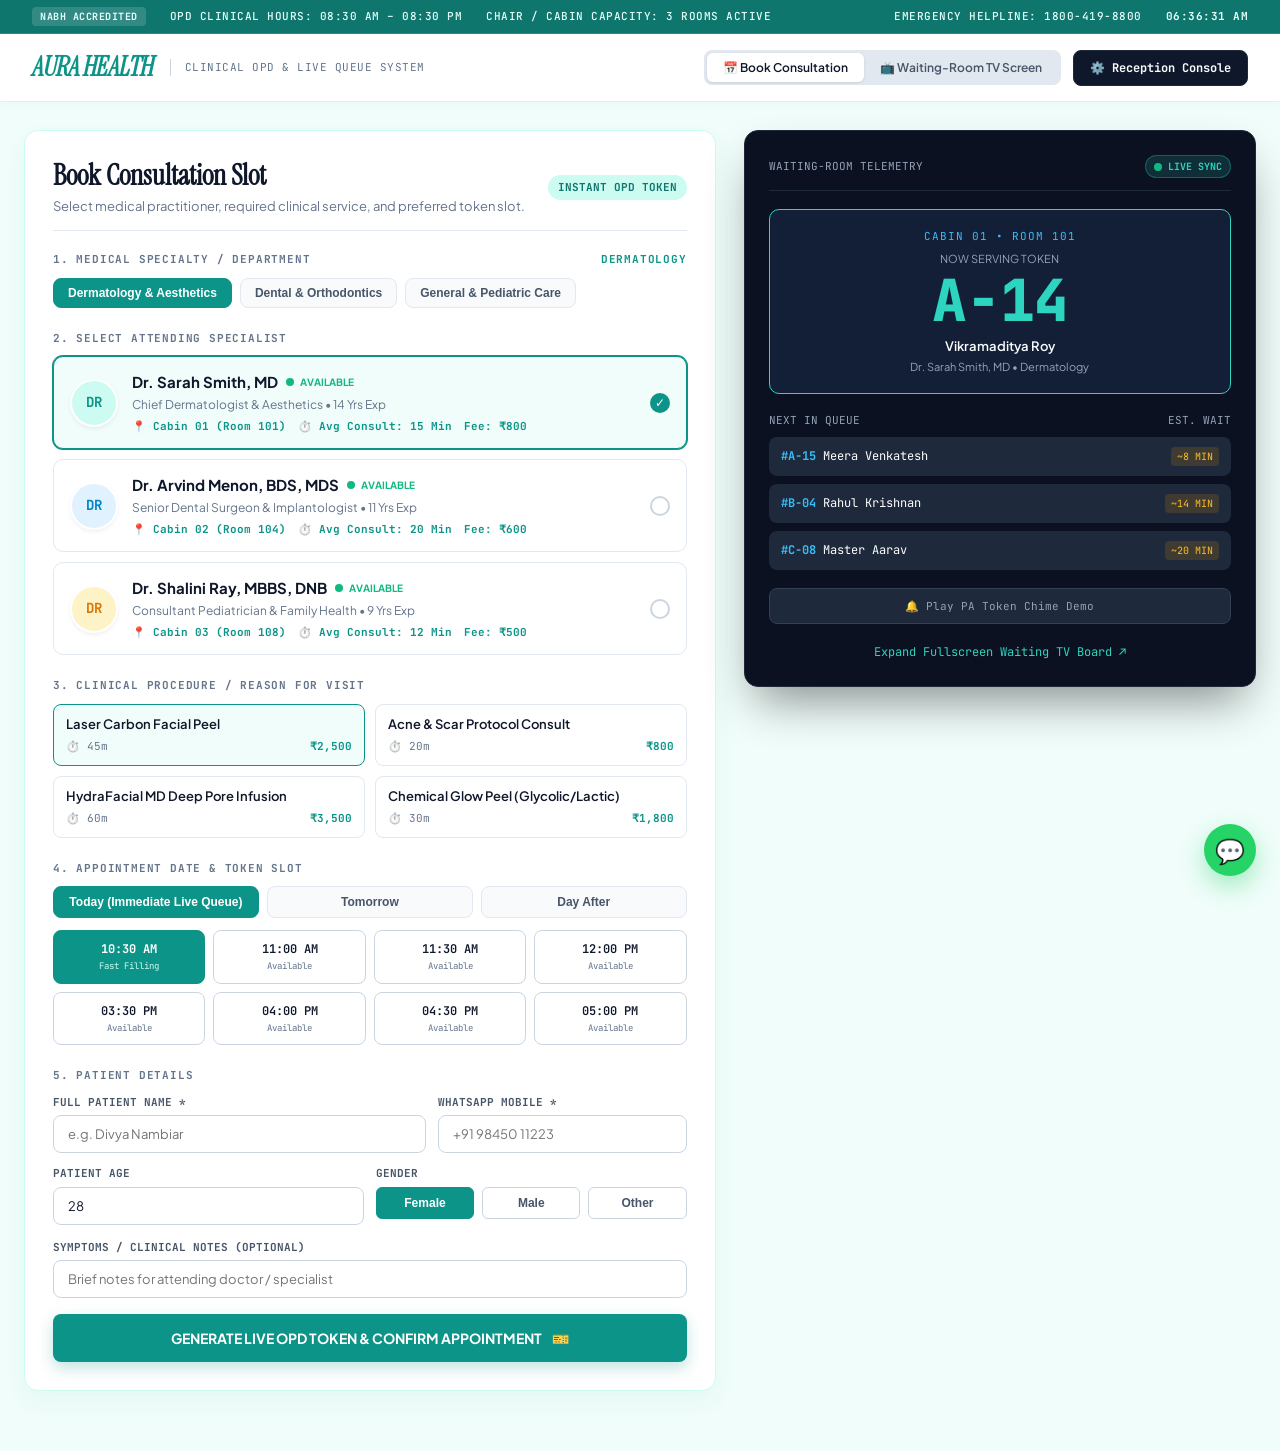
==== commit 390813fa: "feat(tpl-serp-clinic-salon-crm): clinical token queue TV, appointment booking, receptionist console " ====
--- a/public/index.html
+++ b/public/index.html
@@ -3,224 +3,1882 @@
 <head>
   <meta charset="UTF-8">
   <meta name="viewport" content="width=device-width, initial-scale=1.0">
-  <title data-wl-brand>AURA HEALTH // OPD Appointments & Queue</title>
+  <title data-wl-brand>AURA HEALTH // OPD Appointments & Live Token Queue TV</title>
   <link rel="preconnect" href="https://fonts.googleapis.com">
   <link rel="preconnect" href="https://fonts.gstatic.com" crossorigin>
-  <link href="https://fonts.googleapis.com/css2?family=Instrument+Serif&family=JetBrains+Mono:wght@500;600;700&family=Plus+Jakarta+Sans:wght@400;500;600;700&display=swap" rel="stylesheet">
+  <link href="https://fonts.googleapis.com/css2?family=Instrument+Serif:ital@0;1&family=JetBrains+Mono:wght@400;500;600;700;800&family=Plus+Jakarta+Sans:wght@400;500;600;700;800&display=swap" rel="stylesheet">
   <link rel="stylesheet" href="theme-tokens.css">
   <script src="whitelabel.js"></script>
   <style>
-    * { box-sizing: border-box; margin: 0; padding: 0; }
+    /* Clinical Swiss Trust & Live Queue Layout Blueprint */
+    :root {
+      --tv-bg: #0B1120;
+      --tv-card-bg: #131F37;
+      --tv-card-border: #1E293B;
+      --tv-cyan: #38BDF8;
+      --tv-teal: #2DD4BF;
+      --tv-amber: #FBBF24;
+      --tv-green: #34D399;
+    }
+
     body {
       background: var(--bg-main, #F0FDFA);
       color: var(--color-dark, #0F172A);
       font-family: var(--font-primary, 'Plus Jakarta Sans', sans-serif);
-      line-height: 1.5;
-    }
+      margin: 0;
+      padding: 0;
+      min-height: 100vh;
+      display: flex;
+      flex-direction: column;
+    }
+
+    /* Top Trust Bar */
     .trust-bar {
-      background: #0D9488;
-      color: #FFF;
-      padding: 8px 30px;
+      background: #0F766E;
+      color: #E6FFFA;
+      padding: 7px 32px;
       font-family: var(--font-mono, monospace);
       font-size: 11px;
+      font-weight: 500;
       display: flex;
       justify-content: space-between;
+      align-items: center;
       letter-spacing: 0.5px;
-    }
+      border-bottom: 1px solid rgba(255,255,255,0.12);
+    }
+    .trust-bar-items {
+      display: flex;
+      gap: 24px;
+      align-items: center;
+    }
+    .trust-badge-pill {
+      background: rgba(255,255,255,0.15);
+      padding: 2px 8px;
+      border-radius: 4px;
+      font-weight: 700;
+      font-size: 10px;
+    }
+
+    /* Main Header */
     .opd-header {
-      background: #FFF;
+      background: #FFFFFF;
       border-bottom: 1px solid var(--border-color, #CCFBF1);
-      padding: 16px 40px;
+      padding: 14px 32px;
       display: flex;
       justify-content: space-between;
       align-items: center;
+      position: sticky;
+      top: 0;
+      z-index: 40;
+      box-shadow: 0 2px 8px rgba(13, 148, 136, 0.04);
+    }
+    .brand-wrap {
+      display: flex;
+      align-items: center;
+      gap: 16px;
     }
     .clinic-logo {
       font-family: var(--font-accent, 'Instrument Serif', serif);
+      font-size: 26px;
+      font-weight: 700;
+      color: var(--color-dark, #0F172A);
+      text-decoration: none;
+      letter-spacing: -0.5px;
+      display: flex;
+      align-items: center;
+      gap: 8px;
+    }
+    .clinic-logo span {
+      color: var(--color-primary, #0D9488);
+      font-style: italic;
+    }
+    .brand-tagline {
+      font-size: 11px;
+      color: #64748B;
+      font-family: var(--font-mono);
+      text-transform: uppercase;
+      letter-spacing: 0.5px;
+      border-left: 1px solid #CBD5E1;
+      padding-left: 14px;
+    }
+
+    /* Header Nav & View Switcher */
+    .header-actions {
+      display: flex;
+      align-items: center;
+      gap: 12px;
+    }
+    .view-toggle-group {
+      display: inline-flex;
+      background: #E2E8F0;
+      border-radius: 8px;
+      padding: 3px;
+      font-size: 12px;
+      font-weight: 600;
+    }
+    .view-btn {
+      border: none;
+      background: transparent;
+      padding: 7px 16px;
+      border-radius: 6px;
+      cursor: pointer;
+      font-family: var(--font-primary);
+      font-size: 12px;
+      font-weight: 600;
+      color: #475569;
+      transition: all 0.2s ease;
+      display: flex;
+      align-items: center;
+      gap: 6px;
+    }
+    .view-btn.active {
+      background: #FFFFFF;
+      color: #0F172A;
+      box-shadow: 0 1px 3px rgba(0,0,0,0.1);
+    }
+    .btn-admin {
+      background: #0F172A;
+      color: #F8FAFC;
+      border: 1px solid #1E293B;
+      padding: 8px 16px;
+      border-radius: 8px;
+      font-size: 12px;
+      font-weight: 700;
+      font-family: var(--font-mono);
+      text-decoration: none;
+      display: flex;
+      align-items: center;
+      gap: 8px;
+      transition: background 0.15s;
+    }
+    .btn-admin:hover {
+      background: #1E293B;
+    }
+
+    /* Mode Views Container */
+    .view-container {
+      width: 100%;
+      max-width: 1320px;
+      margin: 0 auto;
+      padding: 28px 24px 60px;
+      flex: 1;
+    }
+
+    /* ========================================================
+       MODE 1: BOOKING & APPOINTMENT WIZARD VIEW
+       ======================================================== */
+    .booking-grid {
+      display: grid;
+      grid-template-columns: 1.35fr 1fr;
+      gap: 28px;
+      align-items: start;
+    }
+    @media (max-width: 980px) {
+      .booking-grid {
+        grid-template-columns: 1fr;
+      }
+    }
+
+    .card-panel {
+      background: #FFFFFF;
+      border: 1px solid #CCFBF1;
+      border-radius: 14px;
+      padding: 28px;
+      box-shadow: 0 10px 25px rgba(13, 148, 136, 0.05);
+    }
+
+    .wizard-step-header {
+      display: flex;
+      justify-content: space-between;
+      align-items: center;
+      margin-bottom: 20px;
+      padding-bottom: 14px;
+      border-bottom: 1px solid #E2E8F0;
+    }
+    .wizard-title {
+      font-family: var(--font-accent, serif);
       font-size: 28px;
       color: #0F172A;
-      text-decoration: none;
-    }
-
-    /* 2-Column Clinical Layout */
-    .clinic-grid {
-      max-width: 1200px;
-      margin: 40px auto;
-      padding: 0 24px;
-      display: grid;
-      grid-template-columns: 1.2fr 1fr;
-      gap: 32px;
-    }
-    @media (max-width: 900px) { .clinic-grid { grid-template-columns: 1fr; } }
-
-    /* Left Appointment Wizard Card */
-    .wizard-card {
-      background: #FFF;
-      border: 1px solid #CCFBF1;
-      border-radius: 12px;
-      padding: 32px;
-      box-shadow: 0 10px 25px rgba(13, 148, 136, 0.05);
+      line-height: 1.2;
+    }
+    .wizard-badge {
+      font-family: var(--font-mono);
+      font-size: 11px;
+      background: #CCFBF1;
+      color: #0F766E;
+      padding: 4px 10px;
+      border-radius: 20px;
+      font-weight: 700;
+    }
+
+    /* Department Pills */
+    .section-label {
+      font-family: var(--font-mono);
+      font-size: 11px;
+      font-weight: 700;
+      color: #64748B;
+      letter-spacing: 0.8px;
+      text-transform: uppercase;
+      margin-bottom: 10px;
+      display: flex;
+      align-items: center;
+      justify-content: space-between;
     }
     .dept-tabs {
       display: flex;
       gap: 8px;
-      margin-bottom: 24px;
+      overflow-x: auto;
+      padding-bottom: 4px;
+      margin-bottom: 18px;
     }
     .dept-tab {
-      background: #F0FDFA;
-      border: 1px solid #99F6E4;
-      padding: 8px 14px;
-      border-radius: 6px;
+      background: #F8FAFC;
+      border: 1px solid #E2E8F0;
+      padding: 7px 14px;
+      border-radius: 8px;
       font-size: 12px;
       font-weight: 600;
+      color: #475569;
+      cursor: pointer;
+      white-space: nowrap;
+      transition: all 0.15s ease;
+    }
+    .dept-tab.active {
+      background: #0D9488;
+      border-color: #0D9488;
+      color: #FFFFFF;
+    }
+
+    /* Doctor Cards */
+    .doctor-picker {
+      display: flex;
+      flex-direction: column;
+      gap: 10px;
+      margin-bottom: 22px;
+    }
+    .doctor-card {
+      border: 1.5px solid #E2E8F0;
+      border-radius: 10px;
+      padding: 14px 16px;
+      display: flex;
+      align-items: center;
+      gap: 14px;
+      cursor: pointer;
+      transition: all 0.15s ease;
+      background: #FFFFFF;
+      position: relative;
+    }
+    .doctor-card:hover {
+      border-color: #99F6E4;
+      background: #F0FDFA;
+    }
+    .doctor-card.selected {
+      border-color: #0D9488;
+      background: #F0FDFA;
+      box-shadow: 0 0 0 1px #0D9488;
+    }
+    .doctor-avatar {
+      width: 48px;
+      height: 48px;
+      border-radius: 50%;
+      background: #CCFBF1;
       color: #0D9488;
-      cursor: pointer;
-    }
-    .dept-tab.active { background: #0D9488; color: #FFF; }
-
-    .doc-card {
-      display: flex;
-      align-items: center;
-      gap: 16px;
-      padding: 14px;
+      font-family: var(--font-mono);
+      font-weight: 700;
+      font-size: 14px;
+      display: flex;
+      align-items: center;
+      justify-content: center;
+      flex-shrink: 0;
+      border: 2px solid #FFFFFF;
+      box-shadow: 0 2px 4px rgba(0,0,0,0.06);
+    }
+    .doctor-meta {
+      flex: 1;
+    }
+    .doctor-name {
+      font-weight: 700;
+      font-size: 15px;
+      color: #0F172A;
+      display: flex;
+      align-items: center;
+      gap: 8px;
+    }
+    .doctor-title {
+      font-size: 12px;
+      color: #64748B;
+      margin-top: 2px;
+    }
+    .doctor-room {
+      font-family: var(--font-mono);
+      font-size: 11px;
+      color: #0D9488;
+      font-weight: 700;
+      margin-top: 4px;
+      display: flex;
+      gap: 12px;
+    }
+    .doctor-radio-check {
+      width: 20px;
+      height: 20px;
+      border-radius: 50%;
+      border: 2px solid #CBD5E1;
+      display: flex;
+      align-items: center;
+      justify-content: center;
+      color: transparent;
+      font-size: 12px;
+    }
+    .doctor-card.selected .doctor-radio-check {
+      border-color: #0D9488;
+      background: #0D9488;
+      color: #FFFFFF;
+    }
+
+    /* Procedure / Service Picker */
+    .service-picker {
+      display: grid;
+      grid-template-columns: repeat(2, 1fr);
+      gap: 10px;
+      margin-bottom: 22px;
+    }
+    @media (max-width: 600px) {
+      .service-picker {
+        grid-template-columns: 1fr;
+      }
+    }
+    .service-chip {
       border: 1px solid #E2E8F0;
       border-radius: 8px;
-      margin-bottom: 14px;
+      padding: 10px 12px;
       cursor: pointer;
-    }
-    .doc-card.selected { border-color: #0D9488; background: #F0FDFA; }
+      transition: all 0.15s ease;
+      background: #FFFFFF;
+    }
+    .service-chip:hover {
+      border-color: #0D9488;
+    }
+    .service-chip.selected {
+      border-color: #0D9488;
+      background: #F0FDFA;
+    }
+    .service-name {
+      font-size: 13px;
+      font-weight: 600;
+      color: #0F172A;
+    }
+    .service-detail {
+      font-family: var(--font-mono);
+      font-size: 11px;
+      color: #64748B;
+      margin-top: 4px;
+      display: flex;
+      justify-content: space-between;
+    }
+
+    /* Date & Slot Picker */
+    .date-row {
+      display: flex;
+      gap: 8px;
+      margin-bottom: 12px;
+    }
+    .date-pill {
+      flex: 1;
+      border: 1px solid #E2E8F0;
+      background: #F8FAFC;
+      border-radius: 8px;
+      padding: 8px 12px;
+      text-align: center;
+      cursor: pointer;
+      font-size: 12px;
+      font-weight: 600;
+      color: #475569;
+    }
+    .date-pill.active {
+      border-color: #0D9488;
+      background: #0D9488;
+      color: #FFFFFF;
+    }
 
     .slot-matrix {
       display: grid;
       grid-template-columns: repeat(4, 1fr);
       gap: 8px;
-      margin: 16px 0 24px;
+      margin-bottom: 22px;
+    }
+    @media (max-width: 500px) {
+      .slot-matrix {
+        grid-template-columns: repeat(2, 1fr);
+      }
     }
     .slot-pill {
-      background: #FFF;
+      background: #FFFFFF;
       border: 1px solid #CBD5E1;
+      padding: 9px 8px;
+      text-align: center;
+      font-family: var(--font-mono);
+      font-size: 12px;
+      font-weight: 600;
+      border-radius: 8px;
+      cursor: pointer;
+      transition: all 0.15s ease;
+      color: #0F172A;
+      display: flex;
+      flex-direction: column;
+      align-items: center;
+      gap: 2px;
+    }
+    .slot-pill:hover {
+      border-color: #0D9488;
+      background: #F0FDFA;
+    }
+    .slot-pill.active {
+      background: #0D9488;
+      border-color: #0D9488;
+      color: #FFFFFF;
+      font-weight: 700;
+    }
+    .slot-sub {
+      font-size: 9px;
+      color: #64748B;
+      font-weight: normal;
+    }
+    .slot-pill.active .slot-sub {
+      color: #CCFBF1;
+    }
+
+    /* Patient Details Form */
+    .input-grid {
+      display: grid;
+      grid-template-columns: 1.5fr 1fr;
+      gap: 12px;
+      margin-bottom: 12px;
+    }
+    @media (max-width: 500px) {
+      .input-grid {
+        grid-template-columns: 1fr;
+      }
+    }
+    .field-wrap {
+      display: flex;
+      flex-direction: column;
+      gap: 5px;
+    }
+    .field-wrap label {
+      font-size: 11px;
+      font-weight: 700;
+      color: #475569;
+      font-family: var(--font-mono);
+      text-transform: uppercase;
+    }
+    .form-input {
+      width: 100%;
+      padding: 10px 14px;
+      border: 1.5px solid #CBD5E1;
+      border-radius: 8px;
+      font-size: 13px;
+      font-family: var(--font-primary);
+      color: #0F172A;
+      transition: border-color 0.15s;
+    }
+    .form-input:focus {
+      outline: none;
+      border-color: #0D9488;
+      box-shadow: 0 0 0 3px rgba(13, 148, 136, 0.1);
+    }
+    .gender-select {
+      display: flex;
+      gap: 8px;
+    }
+    .gender-btn {
+      flex: 1;
+      border: 1px solid #CBD5E1;
+      background: #FFFFFF;
       padding: 8px;
+      border-radius: 6px;
+      font-size: 12px;
+      font-weight: 600;
+      cursor: pointer;
+      color: #475569;
+    }
+    .gender-btn.active {
+      background: #0D9488;
+      border-color: #0D9488;
+      color: #FFFFFF;
+    }
+
+    .btn-book {
+      width: 100%;
+      background: #0D9488;
+      color: #FFFFFF;
+      border: none;
+      padding: 15px;
+      font-size: 14px;
+      font-weight: 700;
+      border-radius: 8px;
+      cursor: pointer;
+      font-family: var(--font-primary);
+      display: flex;
+      align-items: center;
+      justify-content: center;
+      gap: 10px;
+      box-shadow: 0 6px 15px rgba(13, 148, 136, 0.25);
+      transition: all 0.2s ease;
+      margin-top: 16px;
+    }
+    .btn-book:hover {
+      background: #0F766E;
+      transform: translateY(-1px);
+    }
+
+    /* Right Preview / Live Mini Queue Widget */
+    .mini-tv-card {
+      background: var(--tv-bg);
+      color: #FFFFFF;
+      border-radius: 14px;
+      padding: 24px;
+      box-shadow: var(--shadow-tv);
+      border: 1px solid #1E293B;
+      position: sticky;
+      top: 96px;
+    }
+    .mini-tv-header {
+      display: flex;
+      justify-content: space-between;
+      align-items: center;
+      border-bottom: 1px solid #1E293B;
+      padding-bottom: 12px;
+      margin-bottom: 18px;
+      font-family: var(--font-mono);
+      font-size: 11px;
+    }
+    .status-live-chip {
+      background: rgba(45, 212, 191, 0.15);
+      color: var(--tv-teal);
+      border: 1px solid rgba(45, 212, 191, 0.3);
+      padding: 3px 8px;
+      border-radius: 20px;
+      font-size: 10px;
+      font-weight: 700;
+      display: flex;
+      align-items: center;
+      gap: 6px;
+    }
+    .active-cabin-callout {
+      background: #131F37;
+      border: 1.5px solid var(--tv-teal);
+      border-radius: 10px;
+      padding: 18px;
       text-align: center;
-      font-family: var(--font-mono);
+      margin-bottom: 18px;
+    }
+    .active-cabin-room {
+      font-size: 11px;
+      font-family: var(--font-mono);
+      color: var(--tv-cyan);
+      letter-spacing: 1px;
+      text-transform: uppercase;
+      margin-bottom: 6px;
+    }
+    .big-token-display {
+      font-size: 58px;
+      font-weight: 800;
+      color: var(--tv-teal);
+      font-family: var(--font-mono);
+      line-height: 1;
+      margin: 4px 0 8px;
+      letter-spacing: -1px;
+    }
+    .active-patient-line {
+      font-size: 13px;
+      font-weight: 600;
+      color: #F8FAFC;
+    }
+    .active-doc-line {
+      font-size: 11px;
+      color: #94A3B8;
+      margin-top: 2px;
+    }
+
+    .mini-queue-list {
+      display: flex;
+      flex-direction: column;
+      gap: 8px;
+      margin-bottom: 18px;
+    }
+    .mini-queue-row {
+      background: #1E293B;
+      padding: 10px 12px;
+      border-radius: 8px;
+      display: flex;
+      justify-content: space-between;
+      align-items: center;
       font-size: 12px;
-      border-radius: 6px;
+      font-family: var(--font-mono);
+    }
+    .mini-token-pill {
+      font-weight: 700;
+      color: var(--tv-cyan);
+    }
+    .mini-wait-pill {
+      font-size: 10px;
+      color: var(--tv-amber);
+      background: rgba(245, 158, 11, 0.15);
+      padding: 2px 6px;
+      border-radius: 4px;
+    }
+
+    .btn-chime-test {
+      width: 100%;
+      background: #1E293B;
+      color: #94A3B8;
+      border: 1px solid #334155;
+      padding: 10px;
+      border-radius: 8px;
       cursor: pointer;
-    }
-    .slot-pill.active { background: #0D9488; border-color: #0D9488; color: #FFF; font-weight: 700; }
-
-    /* Right Waiting-Room TV Board */
-    .tv-display {
-      background: #0F172A;
-      color: #FFF;
+      font-size: 11px;
+      font-family: var(--font-mono);
+      display: flex;
+      align-items: center;
+      justify-content: center;
+      gap: 8px;
+      transition: all 0.2s;
+    }
+    .btn-chime-test:hover {
+      background: #334155;
+      color: #FFFFFF;
+    }
+
+    /* ========================================================
+       MODE 2: FULLSCREEN WAITING-ROOM TOKEN TV BOARD
+       ======================================================== */
+    .tv-mode-wrapper {
+      display: none;
+      background: var(--tv-bg);
+      color: #FFFFFF;
+      min-height: calc(100vh - 120px);
+      border-radius: 16px;
+      padding: 32px;
+      box-shadow: var(--shadow-tv);
+      border: 1px solid #1E293B;
+    }
+    .tv-mode-wrapper.active {
+      display: block;
+    }
+
+    .tv-top-status {
+      display: flex;
+      justify-content: space-between;
+      align-items: center;
+      padding-bottom: 20px;
+      border-bottom: 1px solid #1E293B;
+      margin-bottom: 28px;
+    }
+    .tv-brand-title {
+      font-family: var(--font-accent);
+      font-size: 36px;
+      letter-spacing: -0.5px;
+      display: flex;
+      align-items: center;
+      gap: 12px;
+    }
+    .tv-brand-title span {
+      color: var(--tv-teal);
+      font-style: italic;
+    }
+    .tv-clock-box {
+      font-family: var(--font-mono);
+      text-align: right;
+    }
+    .tv-clock {
+      font-size: 32px;
+      font-weight: 700;
+      color: #F8FAFC;
+      letter-spacing: 2px;
+    }
+    .tv-clock-sub {
+      font-size: 11px;
+      color: var(--tv-cyan);
+      letter-spacing: 1px;
+    }
+
+    /* Cabin Calling Board 3-Grid */
+    .cabins-grid {
+      display: grid;
+      grid-template-columns: repeat(3, 1fr);
+      gap: 20px;
+      margin-bottom: 32px;
+    }
+    @media (max-width: 900px) {
+      .cabins-grid {
+        grid-template-columns: 1fr;
+      }
+    }
+
+    .cabin-card {
+      background: var(--tv-card-bg);
+      border: 2px solid var(--tv-card-border);
+      border-radius: 14px;
+      padding: 24px;
+      text-align: center;
+      position: relative;
+      overflow: hidden;
+      transition: all 0.3s ease;
+    }
+    .cabin-card.calling {
+      border-color: var(--tv-teal);
+      animation: liveGlow 2s infinite ease-in-out;
+    }
+    .cabin-card.ready {
+      border-color: #38BDF8;
+    }
+    .cabin-badge {
+      font-family: var(--font-mono);
+      font-size: 11px;
+      font-weight: 700;
+      color: var(--tv-cyan);
+      letter-spacing: 1.5px;
+      text-transform: uppercase;
+      margin-bottom: 4px;
+    }
+    .cabin-doctor-name {
+      font-size: 14px;
+      font-weight: 700;
+      color: #F8FAFC;
+    }
+    .cabin-dept {
+      font-size: 11px;
+      color: #94A3B8;
+      margin-bottom: 12px;
+    }
+    .cabin-token-huge {
+      font-family: var(--font-mono);
+      font-size: 72px;
+      font-weight: 800;
+      line-height: 1;
+      color: var(--tv-teal);
+      letter-spacing: -2px;
+      margin: 10px 0;
+      text-shadow: 0 0 20px rgba(45, 212, 191, 0.4);
+    }
+    .cabin-patient-name {
+      font-size: 17px;
+      font-weight: 700;
+      color: #FFFFFF;
+      margin-top: 6px;
+    }
+    .cabin-service {
+      font-size: 12px;
+      color: #94A3B8;
+      margin-top: 4px;
+    }
+    .cabin-state-pill {
+      display: inline-flex;
+      align-items: center;
+      gap: 6px;
+      padding: 6px 14px;
+      border-radius: 20px;
+      font-family: var(--font-mono);
+      font-size: 11px;
+      font-weight: 700;
+      margin-top: 14px;
+    }
+    .state-consulting {
+      background: rgba(16, 185, 129, 0.2);
+      color: #34D399;
+      border: 1px solid rgba(52, 211, 153, 0.4);
+    }
+    .state-calling {
+      background: rgba(245, 158, 11, 0.2);
+      color: #FBBF24;
+      border: 1px solid rgba(251, 191, 36, 0.4);
+    }
+
+    /* Queue & Doctor Status Lower Section */
+    .tv-lower-grid {
+      display: grid;
+      grid-template-columns: 1.5fr 1fr;
+      gap: 24px;
+    }
+    @media (max-width: 800px) {
+      .tv-lower-grid {
+        grid-template-columns: 1fr;
+      }
+    }
+
+    .tv-panel {
+      background: #111C33;
+      border: 1px solid #1E293B;
       border-radius: 12px;
-      padding: 30px;
-      box-shadow: 0 20px 40px rgba(0,0,0,0.3);
-      font-family: var(--font-mono);
-    }
-    .tv-header {
-      border-bottom: 2px solid #334155;
-      padding-bottom: 12px;
+      padding: 20px;
+    }
+    .tv-panel-title {
+      font-family: var(--font-mono);
+      font-size: 12px;
+      font-weight: 700;
+      color: var(--tv-cyan);
+      letter-spacing: 1px;
+      text-transform: uppercase;
+      margin-bottom: 14px;
       display: flex;
       justify-content: space-between;
-      color: #38BDF8;
-      font-size: 12px;
-    }
-    .calling-box {
-      background: #1E293B;
-      border: 2px solid #0D9488;
+    }
+    .tv-queue-table {
+      width: 100%;
+      border-collapse: collapse;
+      font-family: var(--font-mono);
+      font-size: 13px;
+    }
+    .tv-queue-table th {
+      text-align: left;
+      color: #64748B;
+      font-size: 11px;
+      padding: 8px 12px;
+      border-bottom: 1px solid #1E293B;
+    }
+    .tv-queue-table td {
+      padding: 12px;
+      border-bottom: 1px solid #1E293B;
+      color: #E2E8F0;
+    }
+    .tv-token-cell {
+      font-weight: 800;
+      color: var(--tv-teal);
+    }
+
+    .doc-status-card {
+      background: #182542;
       border-radius: 8px;
+      padding: 12px 14px;
+      margin-bottom: 10px;
+      display: flex;
+      justify-content: space-between;
+      align-items: center;
+    }
+    .doc-status-name {
+      font-size: 13px;
+      font-weight: 600;
+      color: #FFFFFF;
+    }
+    .doc-status-sub {
+      font-size: 11px;
+      color: #94A3B8;
+      font-family: var(--font-mono);
+    }
+
+    /* TV Bottom Ticker Tape */
+    .tv-ticker {
+      margin-top: 28px;
+      background: #0B1120;
+      border: 1px solid #1E293B;
+      border-radius: 8px;
+      padding: 10px 16px;
+      font-family: var(--font-mono);
+      font-size: 11px;
+      color: #94A3B8;
+      display: flex;
+      align-items: center;
+      gap: 16px;
+      overflow: hidden;
+    }
+    .ticker-tag {
+      background: var(--tv-teal);
+      color: #0B1120;
+      font-weight: 800;
+      padding: 2px 8px;
+      border-radius: 4px;
+      flex-shrink: 0;
+    }
+
+    /* Token Booking Confirmation Modal */
+    .modal-backdrop {
+      display: none;
+      position: fixed;
+      inset: 0;
+      background: rgba(15, 23, 42, 0.7);
+      backdrop-filter: blur(4px);
+      z-index: 100;
+      align-items: center;
+      justify-content: center;
+      padding: 16px;
+    }
+    .modal-backdrop.open {
+      display: flex;
+    }
+    .token-modal {
+      background: #FFFFFF;
+      border-radius: 16px;
+      max-width: 480px;
+      width: 100%;
+      box-shadow: 0 25px 50px -12px rgba(0,0,0,0.25);
+      border: 1px solid #CCFBF1;
+      overflow: hidden;
+      animation: tvPulse 0.3s ease-out;
+    }
+    .modal-header {
+      background: #0D9488;
+      color: #FFFFFF;
       padding: 20px;
       text-align: center;
-      margin: 20px 0;
-    }
-    .token-big { font-size: 54px; font-weight: 800; color: #2DD4BF; margin: 6px 0; }
+    }
+    .modal-body {
+      padding: 24px;
+    }
+    .token-ticket-hero {
+      background: #F0FDFA;
+      border: 2px dashed #0D9488;
+      border-radius: 12px;
+      padding: 20px;
+      text-align: center;
+      margin-bottom: 20px;
+    }
+    .token-number-hero {
+      font-family: var(--font-mono);
+      font-size: 48px;
+      font-weight: 800;
+      color: #0D9488;
+      margin: 4px 0;
+    }
+    .qr-placeholder {
+      display: inline-block;
+      padding: 8px;
+      background: #FFFFFF;
+      border: 1px solid #CBD5E1;
+      border-radius: 8px;
+      margin-top: 10px;
+    }
+    .qr-svg {
+      width: 90px;
+      height: 90px;
+      display: block;
+    }
+    .modal-actions {
+      display: flex;
+      flex-direction: column;
+      gap: 10px;
+    }
+    .btn-wa-share {
+      background: #25D366;
+      color: #FFFFFF;
+      border: none;
+      padding: 12px;
+      border-radius: 8px;
+      font-weight: 700;
+      font-size: 13px;
+      cursor: pointer;
+      text-decoration: none;
+      display: flex;
+      align-items: center;
+      justify-content: center;
+      gap: 8px;
+    }
+    .btn-switch-tv {
+      background: #0F172A;
+      color: #FFFFFF;
+      border: none;
+      padding: 12px;
+      border-radius: 8px;
+      font-weight: 700;
+      font-size: 13px;
+      cursor: pointer;
+      display: flex;
+      align-items: center;
+      justify-content: center;
+      gap: 8px;
+    }
+    .btn-modal-close {
+      background: #F1F5F9;
+      color: #475569;
+      border: none;
+      padding: 10px;
+      border-radius: 8px;
+      font-weight: 600;
+      font-size: 12px;
+      cursor: pointer;
+    }
   </style>
 </head>
 <body data-layout-archetype="clinical-slot-scheduler">
+
+  <!-- Top Trust & Telemetry Bar -->
   <div class="trust-bar">
-    <span>NABH ACCREDITED DAYCARE & DENTAL CLINIC</span>
-    <span>OPD TIMINGS: 08:30 AM – 08:00 PM</span>
-    <span>EMERGENCY HELPLINE: 1800-419-8800</span>
+    <div class="trust-bar-items">
+      <span class="trust-badge-pill">NABH ACCREDITED</span>
+      <span>OPD CLINICAL HOURS: 08:30 AM – 08:30 PM</span>
+      <span>CHAIR / CABIN CAPACITY: 3 ROOMS ACTIVE</span>
+    </div>
+    <div class="trust-bar-items">
+      <span>EMERGENCY HELPLINE: 1800-419-8800</span>
+      <span id="trustClock" style="font-weight:700;">10:45:00 AM</span>
+    </div>
   </div>
 
+  <!-- Primary Header -->
   <header class="opd-header">
-    <a href="#" class="clinic-logo" data-wl-brand>AURA HEALTH CLINICS</a>
-    <div style="font-family:var(--font-mono); font-size:12px;">
-      <a href="admin.html" style="color:#0D9488; text-decoration:none; font-weight:700;">[ RECEPTIONIST TOKEN CALLER ]</a>
+    <div class="brand-wrap">
+      <a href="index.html" class="clinic-logo">
+        <span data-wl-brand>AURA HEALTH</span>
+      </a>
+      <div class="brand-tagline" data-wl-tagline>CLINICAL OPD & LIVE QUEUE SYSTEM</div>
+    </div>
+
+    <div class="header-actions">
+      <!-- Toggle between Booking Form and Waiting TV Board -->
+      <div class="view-toggle-group">
+        <button class="view-btn active" id="btnViewBooking" onclick="switchView('booking')">
+          📅 Book Consultation
+        </button>
+        <button class="view-btn" id="btnViewTv" onclick="switchView('tv')">
+          📺 Waiting-Room TV Screen
+        </button>
+      </div>
+
+      <a href="admin.html" class="btn-admin">
+        <span>⚙️ Reception Console</span>
+      </a>
     </div>
   </header>
 
-  <div class="clinic-grid">
-    <!-- Booking Wizard -->
-    <div class="wizard-card">
-      <h2 style="font-family:var(--font-accent); font-size:28px; margin-bottom:16px;">Schedule Clinical Consultation</h2>
+  <!-- Main View Container -->
+  <main class="view-container">
+
+    <!-- ========================================================
+         VIEW 1: PATIENT APPOINTMENT BOOKING WIZARD
+         ======================================================== -->
+    <div id="bookingSection" class="booking-grid">
       
-      <div class="dept-tabs">
-        <button class="dept-tab active" onclick="switchDept('Cardiology')">CARDIOLOGY</button>
-        <button class="dept-tab" onclick="switchDept('Dental')">DENTAL & MAXILLO</button>
-        <button class="dept-tab" onclick="switchDept('Dermatology')">DERMATOLOGY</button>
+      <!-- Left: Interactive Booking Form -->
+      <div class="card-panel">
+        <div class="wizard-step-header">
+          <div>
+            <h1 class="wizard-title">Book Consultation Slot</h1>
+            <p style="font-size:13px; color:#64748B; margin-top:4px;">Select medical practitioner, required clinical service, and preferred token slot.</p>
+          </div>
+          <span class="wizard-badge">INSTANT OPD TOKEN</span>
+        </div>
+
+        <!-- 1. Department Tabs -->
+        <div class="section-label">
+          <span>1. Medical Specialty / Department</span>
+          <span id="activeDeptLabel" style="color:#0D9488;">DERMATOLOGY</span>
+        </div>
+        <div class="dept-tabs">
+          <button class="dept-tab active" onclick="filterDept('Dermatology & Skin Clinic', this)">Dermatology & Aesthetics</button>
+          <button class="dept-tab" onclick="filterDept('Dental & Orthodontics', this)">Dental & Orthodontics</button>
+          <button class="dept-tab" onclick="filterDept('General & Preventive Care', this)">General & Pediatric Care</button>
+        </div>
+
+        <!-- 2. Doctor Selector -->
+        <div class="section-label">
+          <span>2. Select Attending Specialist</span>
+        </div>
+        <div class="doctor-picker" id="doctorPickerList">
+          <!-- Doctor 1 -->
+          <div class="doctor-card selected" onclick="selectDoctor('doc_01', 'Dr. Sarah Smith, MD', 'Dermatology & Skin Clinic', 'Room 101', 'A', this)">
+            <div class="doctor-avatar">DR</div>
+            <div class="doctor-meta">
+              <div class="doctor-name">
+                <span>Dr. Sarah Smith, MD</span>
+                <span class="pulse-badge"><span class="pulse-dot"></span> <span style="font-size:10px; color:#10B981; font-weight:700;">AVAILABLE</span></span>
+              </div>
+              <div class="doctor-title">Chief Dermatologist & Aesthetics • 14 Yrs Exp</div>
+              <div class="doctor-room">
+                <span>📍 Cabin 01 (Room 101)</span>
+                <span>⏱️ Avg Consult: 15 Min</span>
+                <span>Fee: ₹800</span>
+              </div>
+            </div>
+            <div class="doctor-radio-check">✓</div>
+          </div>
+
+          <!-- Doctor 2 -->
+          <div class="doctor-card" onclick="selectDoctor('doc_02', 'Dr. Arvind Menon, BDS, MDS', 'Dental & Orthodontics', 'Room 104', 'B', this)">
+            <div class="doctor-avatar" style="background:#E0F2FE; color:#0284C7;">DR</div>
+            <div class="doctor-meta">
+              <div class="doctor-name">
+                <span>Dr. Arvind Menon, BDS, MDS</span>
+                <span class="pulse-badge"><span class="pulse-dot"></span> <span style="font-size:10px; color:#10B981; font-weight:700;">AVAILABLE</span></span>
+              </div>
+              <div class="doctor-title">Senior Dental Surgeon & Implantologist • 11 Yrs Exp</div>
+              <div class="doctor-room">
+                <span>📍 Cabin 02 (Room 104)</span>
+                <span>⏱️ Avg Consult: 20 Min</span>
+                <span>Fee: ₹600</span>
+              </div>
+            </div>
+            <div class="doctor-radio-check">✓</div>
+          </div>
+
+          <!-- Doctor 3 -->
+          <div class="doctor-card" onclick="selectDoctor('doc_03', 'Dr. Shalini Ray, MBBS, DNB', 'General & Preventive Care', 'Room 108', 'C', this)">
+            <div class="doctor-avatar" style="background:#FEF3C7; color:#D97706;">DR</div>
+            <div class="doctor-meta">
+              <div class="doctor-name">
+                <span>Dr. Shalini Ray, MBBS, DNB</span>
+                <span class="pulse-badge"><span class="pulse-dot"></span> <span style="font-size:10px; color:#10B981; font-weight:700;">AVAILABLE</span></span>
+              </div>
+              <div class="doctor-title">Consultant Pediatrician & Family Health • 9 Yrs Exp</div>
+              <div class="doctor-room">
+                <span>📍 Cabin 03 (Room 108)</span>
+                <span>⏱️ Avg Consult: 12 Min</span>
+                <span>Fee: ₹500</span>
+              </div>
+            </div>
+            <div class="doctor-radio-check">✓</div>
+          </div>
+        </div>
+
+        <!-- 3. Procedure / Service Selection -->
+        <div class="section-label">
+          <span>3. Clinical Procedure / Reason for Visit</span>
+        </div>
+        <div class="service-picker" id="servicePickerGrid">
+          <!-- Dynamic Services will populate here -->
+        </div>
+
+        <!-- 4. Date & Slot Time Matrix -->
+        <div class="section-label">
+          <span>4. Appointment Date & Token Slot</span>
+        </div>
+        <div class="date-row">
+          <button class="date-pill active" onclick="selectDate('Today (Live Queue)', this)">Today (Immediate Live Queue)</button>
+          <button class="date-pill" onclick="selectDate('Tomorrow', this)">Tomorrow</button>
+          <button class="date-pill" onclick="selectDate('Day After', this)">Day After</button>
+        </div>
+        <div class="slot-matrix" id="slotMatrix">
+          <div class="slot-pill active" onclick="selectSlot('10:30 AM', this)">
+            <span>10:30 AM</span>
+            <span class="slot-sub">Fast Filling</span>
+          </div>
+          <div class="slot-pill" onclick="selectSlot('11:00 AM', this)">
+            <span>11:00 AM</span>
+            <span class="slot-sub">Available</span>
+          </div>
+          <div class="slot-pill" onclick="selectSlot('11:30 AM', this)">
+            <span>11:30 AM</span>
+            <span class="slot-sub">Available</span>
+          </div>
+          <div class="slot-pill" onclick="selectSlot('12:00 PM', this)">
+            <span>12:00 PM</span>
+            <span class="slot-sub">Available</span>
+          </div>
+          <div class="slot-pill" onclick="selectSlot('03:30 PM', this)">
+            <span>03:30 PM</span>
+            <span class="slot-sub">Available</span>
+          </div>
+          <div class="slot-pill" onclick="selectSlot('04:00 PM', this)">
+            <span>04:00 PM</span>
+            <span class="slot-sub">Available</span>
+          </div>
+          <div class="slot-pill" onclick="selectSlot('04:30 PM', this)">
+            <span>04:30 PM</span>
+            <span class="slot-sub">Available</span>
+          </div>
+          <div class="slot-pill" onclick="selectSlot('05:00 PM', this)">
+            <span>05:00 PM</span>
+            <span class="slot-sub">Available</span>
+          </div>
+        </div>
+
+        <!-- 5. Patient Information -->
+        <div class="section-label">
+          <span>5. Patient Details</span>
+        </div>
+        <div class="input-grid">
+          <div class="field-wrap">
+            <label>Full Patient Name *</label>
+            <input type="text" id="patientName" class="form-input" placeholder="e.g. Divya Nambiar" required>
+          </div>
+          <div class="field-wrap">
+            <label>WhatsApp Mobile *</label>
+            <input type="tel" id="patientPhone" class="form-input" placeholder="+91 98450 11223" required>
+          </div>
+        </div>
+
+        <div class="input-grid" style="grid-template-columns: 1fr 1fr; margin-bottom:14px;">
+          <div class="field-wrap">
+            <label>Patient Age</label>
+            <input type="number" id="patientAge" class="form-input" placeholder="e.g. 29" value="28">
+          </div>
+          <div class="field-wrap">
+            <label>Gender</label>
+            <div class="gender-select">
+              <button type="button" class="gender-btn active" onclick="selectGender('Female', this)">Female</button>
+              <button type="button" class="gender-btn" onclick="selectGender('Male', this)">Male</button>
+              <button type="button" class="gender-btn" onclick="selectGender('Other', this)">Other</button>
+            </div>
+          </div>
+        </div>
+
+        <div class="field-wrap" style="margin-bottom:16px;">
+          <label>Symptoms / Clinical Notes (Optional)</label>
+          <input type="text" id="patientNotes" class="form-input" placeholder="Brief notes for attending doctor / specialist">
+        </div>
+
+        <button type="button" class="btn-book" onclick="submitBooking()">
+          <span>GENERATE LIVE OPD TOKEN & CONFIRM APPOINTMENT</span>
+          <span>🎫</span>
+        </button>
       </div>
 
-      <div class="doc-card selected">
-        <div style="width:48px; height:48px; border-radius:50%; background:#99F6E4; display:flex; align-items:center; justify-content:center; font-weight:700; color:#0D9488;">DR</div>
+      <!-- Right: Live Mini TV Display & Queue Telemetry -->
+      <aside>
+        <div class="mini-tv-card">
+          <div class="mini-tv-header">
+            <span style="color:#94A3B8;">WAITING-ROOM TELEMETRY</span>
+            <span class="status-live-chip">
+              <span class="pulse-dot"></span> LIVE SYNC
+            </span>
+          </div>
+
+          <div class="active-cabin-callout">
+            <div class="active-cabin-room" id="miniCabinRoom">CABIN 01 • ROOM 101</div>
+            <div style="font-size:11px; color:#94A3B8;">NOW SERVING TOKEN</div>
+            <div class="big-token-display" id="miniCurrentToken">A-14</div>
+            <div class="active-patient-line" id="miniCurrentPatient">Vikramaditya Roy</div>
+            <div class="active-doc-line" id="miniCurrentDoc">Dr. Sarah Smith, MD • Dermatology</div>
+          </div>
+
+          <div style="font-size:11px; font-family:var(--font-mono); color:#94A3B8; margin-bottom:8px; display:flex; justify-content:space-between;">
+            <span>NEXT IN QUEUE</span>
+            <span>EST. WAIT</span>
+          </div>
+
+          <div class="mini-queue-list" id="miniQueueList">
+            <div class="mini-queue-row">
+              <span><span class="mini-token-pill">#A-15</span> Meera Venkatesh</span>
+              <span class="mini-wait-pill">~8 MIN</span>
+            </div>
+            <div class="mini-queue-row">
+              <span><span class="mini-token-pill">#B-04</span> Rahul Krishnan</span>
+              <span class="mini-wait-pill">~14 MIN</span>
+            </div>
+            <div class="mini-queue-row">
+              <span><span class="mini-token-pill">#C-08</span> Master Aarav</span>
+              <span class="mini-wait-pill">~20 MIN</span>
+            </div>
+          </div>
+
+          <button class="btn-chime-test" onclick="playWebAudioChime('Token A-14, Vikramaditya Roy, Dr. Sarah Smith, Room 101')">
+            <span>🔔 Play PA Token Chime Demo</span>
+          </button>
+          
+          <div style="margin-top:14px; text-align:center;">
+            <a href="javascript:void(0)" onclick="switchView('tv')" style="color:var(--tv-teal); font-size:12px; font-family:var(--font-mono); text-decoration:none;">
+              Expand Fullscreen Waiting TV Board ↗
+            </a>
+          </div>
+        </div>
+      </aside>
+
+    </div>
+
+    <!-- ========================================================
+         VIEW 2: FULLSCREEN WAITING-ROOM TOKEN TV BOARD
+         ======================================================== -->
+    <div id="tvSection" class="tv-mode-wrapper">
+      
+      <!-- Top TV Header -->
+      <div class="tv-top-status">
         <div>
-          <div style="font-weight:700;">Dr. Roshan Varma, MD, DM</div>
-          <div style="font-size:12px; color:#64748B;">Chief Cardiologist • Cabin 01 • Fee: ₹600</div>
+          <div class="tv-brand-title">
+            <span data-wl-brand>AURA HEALTH</span>
+            <span style="font-size:20px; color:#94A3B8; font-family:var(--font-mono);">// OPD QUEUE MONITOR</span>
+          </div>
+          <div style="font-family:var(--font-mono); font-size:11px; color:#64748B; margin-top:4px;">
+            HIGH PRECISION QUEUE TELEMETRY • LIVE AUDIO CHIME ACTIVE 🔊
+          </div>
+        </div>
+
+        <div style="display:flex; align-items:center; gap:24px;">
+          <div class="tv-clock-box">
+            <div class="tv-clock" id="tvDigitalClock">10:45:12 AM</div>
+            <div class="tv-clock-sub">REAL-TIME OPD DISPATCH</div>
+          </div>
+
+          <button class="btn-chime-test" style="width:auto; padding:8px 16px;" onclick="toggleAudioMute()">
+            <span id="audioMuteIcon">🔊</span>
+            <span id="audioMuteText">PA Sound: ON</span>
+          </button>
+
+          <button class="view-btn active" style="background:#1E293B; color:#FFFFFF; border:1px solid #334155;" onclick="switchView('booking')">
+            ✕ Exit TV View
+          </button>
         </div>
       </div>
 
-      <div style="font-size:13px; font-weight:700; margin-top:16px;">AVAILABLE TIME SLOTS TODAY:</div>
-      <div class="slot-matrix">
-        <div class="slot-pill active" onclick="selectSlot(this)">10:30 AM</div>
-        <div class="slot-pill" onclick="selectSlot(this)">11:00 AM</div>
-        <div class="slot-pill" onclick="selectSlot(this)">11:30 AM</div>
-        <div class="slot-pill" onclick="selectSlot(this)">12:00 PM</div>
+      <!-- 3-Cabin Multi-Display Grid -->
+      <div class="cabins-grid">
+        <!-- Cabin 1 -->
+        <div class="cabin-card calling" id="tvCabin1">
+          <div class="cabin-badge">CABIN 01 • ROOM 101</div>
+          <div class="cabin-doctor-name">Dr. Sarah Smith, MD</div>
+          <div class="cabin-dept">Dermatology & Aesthetics</div>
+          <div style="font-size:10px; font-family:var(--font-mono); color:#94A3B8;">NOW SERVING TOKEN</div>
+          <div class="cabin-token-huge" id="tvTokenCabin1">A-14</div>
+          <div class="cabin-patient-name" id="tvPatientCabin1">Vikramaditya Roy</div>
+          <div class="cabin-service" id="tvServiceCabin1">Laser Carbon Peel & Acne Review</div>
+          <div>
+            <span class="cabin-state-pill state-calling">
+              <span class="pulse-dot pulse-dot-amber"></span> CALLING NOW 🔔
+            </span>
+          </div>
+        </div>
+
+        <!-- Cabin 2 -->
+        <div class="cabin-card ready" id="tvCabin2">
+          <div class="cabin-badge">CABIN 02 • ROOM 104</div>
+          <div class="cabin-doctor-name">Dr. Arvind Menon, BDS, MDS</div>
+          <div class="cabin-dept">Dental & Orthodontics</div>
+          <div style="font-size:10px; font-family:var(--font-mono); color:#94A3B8;">NOW SERVING TOKEN</div>
+          <div class="cabin-token-huge" id="tvTokenCabin2">B-04</div>
+          <div class="cabin-patient-name" id="tvPatientCabin2">Rahul Krishnan</div>
+          <div class="cabin-service" id="tvServiceCabin2">Root Canal Treatment (Stage 2)</div>
+          <div>
+            <span class="cabin-state-pill state-consulting">
+              <span class="pulse-dot"></span> IN CONSULTATION
+            </span>
+          </div>
+        </div>
+
+        <!-- Cabin 3 -->
+        <div class="cabin-card" id="tvCabin3">
+          <div class="cabin-badge">CABIN 03 • ROOM 108</div>
+          <div class="cabin-doctor-name">Dr. Shalini Ray, MBBS, DNB</div>
+          <div class="cabin-dept">General & Preventive Care</div>
+          <div style="font-size:10px; font-family:var(--font-mono); color:#94A3B8;">NOW SERVING TOKEN</div>
+          <div class="cabin-token-huge" id="tvTokenCabin3">C-08</div>
+          <div class="cabin-patient-name" id="tvPatientCabin3">Master Aarav Patel</div>
+          <div class="cabin-service" id="tvServiceCabin3">Seasonal Asthma & Nebulization</div>
+          <div>
+            <span class="cabin-state-pill state-consulting">
+              <span class="pulse-dot"></span> IN CONSULTATION
+            </span>
+          </div>
+        </div>
       </div>
 
-      <div style="margin-top:20px;">
-        <input type="text" id="patName" placeholder="Patient Full Name" style="width:100%; padding:10px; border:1px solid #CBD5E1; border-radius:6px; margin-bottom:10px; font-size:13px;">
-        <input type="tel" id="patPhone" placeholder="WhatsApp Mobile Number" style="width:100%; padding:10px; border:1px solid #CBD5E1; border-radius:6px; margin-bottom:14px; font-size:13px;">
-        <button style="width:100%; background:#0D9488; color:#FFF; border:none; padding:14px; font-weight:700; border-radius:6px; cursor:pointer;" onclick="bookToken()">GENERATE OPD QUEUE TOKEN</button>
+      <!-- Next in Queue Table & Doctor Status -->
+      <div class="tv-lower-grid">
+        <!-- Next 4+ in Queue -->
+        <div class="tv-panel">
+          <div class="tv-panel-title">
+            <span>UPCOMING TOKENS IN WAITING QUEUE</span>
+            <span style="color:#2DD4BF;">● AUTO-ADVANCE</span>
+          </div>
+          <table class="tv-queue-table">
+            <thead>
+              <tr>
+                <th>TOKEN</th>
+                <th>PATIENT</th>
+                <th>ROOM / DOCTOR</th>
+                <th>STATUS</th>
+                <th>EST. WAIT</th>
+              </tr>
+            </thead>
+            <tbody id="tvQueueRows">
+              <tr>
+                <td class="tv-token-cell">#A-15</td>
+                <td>Meera Venkatesh</td>
+                <td>Room 101 • Dr. Sarah Smith</td>
+                <td><span style="color:#FBBF24;">WAITING (Next)</span></td>
+                <td>~6 Min</td>
+              </tr>
+              <tr>
+                <td class="tv-token-cell">#B-05</td>
+                <td>Kavita Sundaram</td>
+                <td>Room 104 • Dr. Arvind Menon</td>
+                <td><span style="color:#94A3B8;">WAITING</span></td>
+                <td>~14 Min</td>
+              </tr>
+              <tr>
+                <td class="tv-token-cell">#A-16</td>
+                <td>Divya Nambiar</td>
+                <td>Room 101 • Dr. Sarah Smith</td>
+                <td><span style="color:#94A3B8;">WAITING</span></td>
+                <td>~22 Min</td>
+              </tr>
+              <tr>
+                <td class="tv-token-cell">#C-09</td>
+                <td>Rohan Desai</td>
+                <td>Room 108 • Dr. Shalini Ray</td>
+                <td><span style="color:#94A3B8;">WAITING</span></td>
+                <td>~28 Min</td>
+              </tr>
+            </tbody>
+          </table>
+        </div>
+
+        <!-- Doctor Availability Status Cards -->
+        <div class="tv-panel">
+          <div class="tv-panel-title">
+            <span>DOCTOR CLINICAL STATUS</span>
+            <span style="color:#38BDF8;">3 PRACTITIONERS</span>
+          </div>
+          <div id="tvDocStatusList">
+            <div class="doc-status-card">
+              <div>
+                <div class="doc-status-name">Dr. Sarah Smith, MD</div>
+                <div class="doc-status-sub">Cabin 01 • Dermatology</div>
+              </div>
+              <div style="text-align:right;">
+                <span class="pulse-badge"><span class="pulse-dot"></span> <span style="font-size:11px; color:#34D399; font-weight:700;">ACTIVE</span></span>
+                <div style="font-size:10px; color:#94A3B8; font-family:var(--font-mono); margin-top:2px;">2 In Queue</div>
+              </div>
+            </div>
+
+            <div class="doc-status-card">
+              <div>
+                <div class="doc-status-name">Dr. Arvind Menon, BDS</div>
+                <div class="doc-status-sub">Cabin 02 • Dental Surgery</div>
+              </div>
+              <div style="text-align:right;">
+                <span class="pulse-badge"><span class="pulse-dot"></span> <span style="font-size:11px; color:#34D399; font-weight:700;">ACTIVE</span></span>
+                <div style="font-size:10px; color:#94A3B8; font-family:var(--font-mono); margin-top:2px;">1 In Queue</div>
+              </div>
+            </div>
+
+            <div class="doc-status-card">
+              <div>
+                <div class="doc-status-name">Dr. Shalini Ray, MBBS</div>
+                <div class="doc-status-sub">Cabin 03 • Pediatric OPD</div>
+              </div>
+              <div style="text-align:right;">
+                <span class="pulse-badge"><span class="pulse-dot"></span> <span style="font-size:11px; color:#34D399; font-weight:700;">ACTIVE</span></span>
+                <div style="font-size:10px; color:#94A3B8; font-family:var(--font-mono); margin-top:2px;">1 In Queue</div>
+              </div>
+            </div>
+          </div>
+        </div>
       </div>
+
+      <!-- TV Bottom Ticker -->
+      <div class="tv-ticker">
+        <span class="ticker-tag">NOTICE</span>
+        <div style="white-space:nowrap; overflow:hidden; text-overflow:ellipsis;">
+          Please proceed to your assigned cabin when your token number is chimed • Keep your WhatsApp digital token barcode ready at the nursing station • Emergency Care at Counter 01 • Wi-Fi: AURA-GUEST (Pass: health2026)
+        </div>
+      </div>
+
     </div>
 
-    <!-- Live Waiting-Room TV Screen -->
-    <div class="tv-display">
-      <div class="tv-header">
-        <span>WAITING ROOM LIVE OPD MONITOR</span>
-        <span style="color:#2DD4BF;">● LIVE REFRESH</span>
+  </main>
+
+  <!-- ========================================================
+       BOOKING CONFIRMATION MODAL & TOKEN PASS
+       ======================================================== -->
+  <div class="modal-backdrop" id="tokenModal">
+    <div class="token-modal">
+      <div class="modal-header">
+        <h3 style="font-size:20px; font-weight:700;">OPD Appointment Confirmed</h3>
+        <p style="font-size:12px; opacity:0.9; margin-top:2px;">Your queue token is registered in our live clinic system.</p>
       </div>
-
-      <div class="calling-box">
-        <div style="font-size:11px; color:#94A3B8;">CABIN 01 • DR. ROSHAN VARMA</div>
-        <div class="token-big" id="curToken">#TK-18</div>
-        <div style="color:#FFF; font-size:13px;">STATUS: IN CONSULTATION</div>
-      </div>
-
-      <div style="font-size:12px; margin-bottom:8px; color:#94A3B8;">NEXT IN QUEUE:</div>
-      <div style="background:#1E293B; padding:12px; border-radius:6px; display:flex; justify-content:space-between; margin-bottom:6px;">
-        <span>#TK-19 (P. Sharma)</span><span style="color:#F59E0B;">WAITING (5m)</span>
-      </div>
-      <div style="background:#1E293B; padding:12px; border-radius:6px; display:flex; justify-content:space-between;">
-        <span>#TK-20 (M. George)</span><span style="color:#94A3B8;">WAITING (15m)</span>
+      <div class="modal-body">
+        <div class="token-ticket-hero">
+          <div style="font-size:11px; font-family:var(--font-mono); color:#64748B; letter-spacing:1px;">LIVE QUEUE TOKEN NUMBER</div>
+          <div class="token-number-hero" id="modalTokenNo">A-17</div>
+          <div style="font-weight:700; font-size:15px; color:#0F172A;" id="modalPatientName">Divya Nambiar</div>
+          <div style="font-size:12px; color:#64748B; margin-top:2px;" id="modalDocRoom">Dr. Sarah Smith • Cabin 01 (Room 101)</div>
+          <div style="font-size:11px; color:#0D9488; font-family:var(--font-mono); margin-top:6px;" id="modalSlotWait">
+            Slot: 11:30 AM • Est. Wait: ~18 mins
+          </div>
+
+          <div class="qr-placeholder">
+            <svg class="qr-svg" viewBox="0 0 100 100" fill="#0D9488">
+              <!-- Geometric QR simulation -->
+              <rect x="5" y="5" width="25" height="25" fill="#0D9488"/>
+              <rect x="10" y="10" width="15" height="15" fill="#FFFFFF"/>
+              <rect x="13" y="13" width="9" height="9" fill="#0D9488"/>
+
+              <rect x="70" y="5" width="25" height="25" fill="#0D9488"/>
+              <rect x="75" y="10" width="15" height="15" fill="#FFFFFF"/>
+              <rect x="78" y="13" width="9" height="9" fill="#0D9488"/>
+
+              <rect x="5" y="70" width="25" height="25" fill="#0D9488"/>
+              <rect x="10" y="75" width="15" height="15" fill="#FFFFFF"/>
+              <rect x="13" y="78" width="9" height="9" fill="#0D9488"/>
+
+              <rect x="40" y="15" width="10" height="10"/>
+              <rect x="55" y="25" width="8" height="8"/>
+              <rect x="35" y="45" width="30" height="10"/>
+              <rect x="45" y="65" width="12" height="12"/>
+              <rect x="70" y="45" width="10" height="20"/>
+              <rect x="70" y="75" width="20" height="15"/>
+            </svg>
+            <div style="font-size:9px; font-family:var(--font-mono); color:#64748B; margin-top:2px;">SCAN AT COUNTER</div>
+          </div>
+        </div>
+
+        <div class="modal-actions">
+          <a href="#" id="modalWaBtn" target="_blank" class="btn-wa-share">
+            <span>💬 Send Token Details to WhatsApp</span>
+          </a>
+          <button class="btn-switch-tv" onclick="closeModalAndShowTv()">
+            <span>📺 View Live Progress on TV Board</span>
+          </button>
+          <button class="btn-modal-close" onclick="closeModal()">
+            Done & Book Another
+          </button>
+        </div>
       </div>
     </div>
   </div>
 
+  <!-- WhatsApp Floating Contact Button -->
+  <a href="https://wa.me/919061902295?text=Hello%20Aura%20Health,%20I%20have%20an%20inquiry%20regarding%20OPD%20appointments." id="floatingWaBtn" target="_blank" style="position:fixed; bottom:24px; right:24px; background:#25D366; color:#FFF; width:52px; height:52px; border-radius:50%; display:flex; align-items:center; justify-content:center; box-shadow:0 10px 25px rgba(37,211,102,0.4); text-decoration:none; font-size:24px; z-index:90;">
+    💬
+  </a>
+
+  <!-- Application Logic & Live Audio Chime Engine -->
   <script>
-    function selectSlot(el) {
+    // State
+    const appState = {
+      selectedDoctorId: 'doc_01',
+      selectedDoctorName: 'Dr. Sarah Smith, MD',
+      selectedDept: 'Dermatology & Skin Clinic',
+      selectedRoom: 'Room 101',
+      tokenPrefix: 'A',
+      selectedService: 'Laser Carbon Facial Peel',
+      selectedDate: 'Today (Live Queue)',
+      selectedSlot: '10:30 AM',
+      selectedGender: 'Female',
+      audioEnabled: true
+    };
+
+    // Services Catalog by Doctor/Dept
+    const servicesByDept = {
+      'Dermatology & Skin Clinic': [
+        { name: 'Laser Carbon Facial Peel', duration: '45m', fee: '₹2,500' },
+        { name: 'Acne & Scar Protocol Consult', duration: '20m', fee: '₹800' },
+        { name: 'HydraFacial MD Deep Pore Infusion', duration: '60m', fee: '₹3,500' },
+        { name: 'Chemical Glow Peel (Glycolic/Lactic)', duration: '30m', fee: '₹1,800' }
+      ],
+      'Dental & Orthodontics': [
+        { name: 'Ultrasonic Scaling & Polishing', duration: '30m', fee: '₹1,200' },
+        { name: 'Root Canal Treatment (RCT Sitting)', duration: '45m', fee: '₹3,500' },
+        { name: 'Invisalign 3D Digital Scan', duration: '25m', fee: '₹900' },
+        { name: 'Teeth Whitening Laser Treatment', duration: '45m', fee: '₹4,500' }
+      ],
+      'General & Preventive Care': [
+        { name: 'Comprehensive OPD General Checkup', duration: '15m', fee: '₹500' },
+        { name: 'Pediatric Growth & Vaccine Assessment', duration: '20m', fee: '₹600' },
+        { name: 'Nebulization & Seasonal Asthma Care', duration: '25m', fee: '₹750' },
+        { name: 'Preventive Blood Panel & Vitals Review', duration: '20m', fee: '₹950' }
+      ]
+    };
+
+    // Initialize Services
+    function renderServices(dept) {
+      const grid = document.getElementById('servicePickerGrid');
+      const list = servicesByDept[dept] || servicesByDept['Dermatology & Skin Clinic'];
+      grid.innerHTML = '';
+
+      list.forEach((item, idx) => {
+        const chip = document.createElement('div');
+        chip.className = 'service-chip' + (idx === 0 ? ' selected' : '');
+        chip.onclick = () => selectService(item.name, chip);
+        chip.innerHTML = `
+          <div class="service-name">${item.name}</div>
+          <div class="service-detail">
+            <span>⏱️ ${item.duration}</span>
+            <span style="font-weight:700; color:#0D9488;">${item.fee}</span>
+          </div>
+        `;
+        grid.appendChild(chip);
+      });
+      appState.selectedService = list[0].name;
+    }
+
+    function selectDoctor(id, name, dept, room, prefix, element) {
+      document.querySelectorAll('.doctor-card').forEach(c => c.classList.remove('selected'));
+      element.classList.add('selected');
+      appState.selectedDoctorId = id;
+      appState.selectedDoctorName = name;
+      appState.selectedDept = dept;
+      appState.selectedRoom = room;
+      appState.tokenPrefix = prefix;
+
+      document.getElementById('activeDeptLabel').textContent = dept.toUpperCase();
+      renderServices(dept);
+    }
+
+    function filterDept(dept, tabEl) {
+      document.querySelectorAll('.dept-tab').forEach(t => t.classList.remove('active'));
+      tabEl.classList.add('active');
+      document.getElementById('activeDeptLabel').textContent = dept.toUpperCase();
+
+      if (dept.includes('Dermatology')) {
+        const doc = document.querySelectorAll('.doctor-card')[0];
+        selectDoctor('doc_01', 'Dr. Sarah Smith, MD', 'Dermatology & Skin Clinic', 'Room 101', 'A', doc);
+      } else if (dept.includes('Dental')) {
+        const doc = document.querySelectorAll('.doctor-card')[1];
+        selectDoctor('doc_02', 'Dr. Arvind Menon, BDS, MDS', 'Dental & Orthodontics', 'Room 104', 'B', doc);
+      } else {
+        const doc = document.querySelectorAll('.doctor-card')[2];
+        selectDoctor('doc_03', 'Dr. Shalini Ray, MBBS, DNB', 'General & Preventive Care', 'Room 108', 'C', doc);
+      }
+    }
+
+    function selectService(name, chip) {
+      document.querySelectorAll('.service-chip').forEach(c => c.classList.remove('selected'));
+      chip.classList.add('selected');
+      appState.selectedService = name;
+    }
+
+    function selectDate(date, pill) {
+      document.querySelectorAll('.date-pill').forEach(p => p.classList.remove('active'));
+      pill.classList.add('active');
+      appState.selectedDate = date;
+    }
+
+    function selectSlot(time, pill) {
       document.querySelectorAll('.slot-pill').forEach(p => p.classList.remove('active'));
-      el.classList.add('active');
-    }
-    function switchDept(name) {
-      document.querySelectorAll('.dept-tab').forEach(b => b.classList.remove('active'));
-      event.target.classList.add('active');
-    }
-    function bookToken() {
-      const name = document.getElementById('patName').value;
-      if (!name) { alert('Please enter patient name.'); return; }
-      alert('Confirmed! Appointment Token #TK-21 generated for ' + name + '. Direct WhatsApp confirmation dispatched.');
-    }
+      pill.classList.add('active');
+      appState.selectedSlot = time;
+    }
+
+    function selectGender(val, btn) {
+      document.querySelectorAll('.gender-btn').forEach(b => b.classList.remove('active'));
+      btn.classList.add('active');
+      appState.selectedGender = val;
+    }
+
+    // View Switcher (Booking vs. TV Mode)
+    function switchView(mode) {
+      const bookingSec = document.getElementById('bookingSection');
+      const tvSec = document.getElementById('tvSection');
+      const btnBooking = document.getElementById('btnViewBooking');
+      const btnTv = document.getElementById('btnViewTv');
+
+      if (mode === 'tv') {
+        bookingSec.style.display = 'none';
+        tvSec.classList.add('active');
+        btnBooking.classList.remove('active');
+        btnTv.classList.add('active');
+      } else {
+        tvSec.classList.remove('active');
+        bookingSec.style.display = 'grid';
+        btnTv.classList.remove('active');
+        btnBooking.classList.add('active');
+      }
+    }
+
+    // Check URL parameters for ?view=tv
+    function checkUrlView() {
+      const urlParams = new URLSearchParams(window.location.search);
+      if (urlParams.get('view') === 'tv') {
+        switchView('tv');
+      }
+    }
+
+    // ========================================================
+    // WEB AUDIO API TOKEN CHIME ("Ding-Dong" + Speech Synthesis)
+    // ========================================================
+    let audioCtx = null;
+
+    function playWebAudioChime(announcementMessage) {
+      if (!appState.audioEnabled) return;
+
+      try {
+        const AudioContext = window.AudioContext || window.webkitAudioContext;
+        if (!AudioContext) return;
+        if (!audioCtx) audioCtx = new AudioContext();
+        if (audioCtx.state === 'suspended') audioCtx.resume();
+
+        const now = audioCtx.currentTime;
+
+        // Note 1: E5 (659.25 Hz)
+        const osc1 = audioCtx.createOscillator();
+        const gain1 = audioCtx.createGain();
+        osc1.type = 'sine';
+        osc1.frequency.setValueAtTime(659.25, now);
+        gain1.gain.setValueAtTime(0.3, now);
+        gain1.gain.exponentialRampToValueAtTime(0.001, now + 0.6);
+        osc1.connect(gain1);
+        gain1.connect(audioCtx.destination);
+        osc1.start(now);
+        osc1.stop(now + 0.65);
+
+        // Note 2: C5 (523.25 Hz)
+        const osc2 = audioCtx.createOscillator();
+        const gain2 = audioCtx.createGain();
+        osc2.type = 'sine';
+        osc2.frequency.setValueAtTime(523.25, now + 0.45);
+        gain2.gain.setValueAtTime(0.35, now + 0.45);
+        gain2.gain.exponentialRampToValueAtTime(0.001, now + 1.2);
+        osc2.connect(gain2);
+        gain2.connect(audioCtx.destination);
+        osc2.start(now + 0.45);
+        osc2.stop(now + 1.25);
+
+        // Optional Web Speech Synthesis Voice PA announcement
+        if (announcementMessage && 'speechSynthesis' in window) {
+          setTimeout(() => {
+            try {
+              window.speechSynthesis.cancel();
+              const utterance = new SpeechSynthesisUtterance(announcementMessage);
+              utterance.rate = 0.95;
+              utterance.pitch = 1.05;
+              window.speechSynthesis.speak(utterance);
+            } catch (speechErr) {
+              console.warn('Speech synthesis unavailable:', speechErr);
+            }
+          }, 1100);
+        }
+      } catch (e) {
+        console.error('Audio chime error:', e);
+      }
+    }
+
+    function toggleAudioMute() {
+      appState.audioEnabled = !appState.audioEnabled;
+      const icon = document.getElementById('audioMuteIcon');
+      const text = document.getElementById('audioMuteText');
+      if (appState.audioEnabled) {
+        icon.textContent = '🔊';
+        text.textContent = 'PA Sound: ON';
+      } else {
+        icon.textContent = '🔇';
+        text.textContent = 'PA Sound: MUTED';
+      }
+    }
+
+    // ========================================================
+    // BOOKING SUBMISSION & MODAL
+    // ========================================================
+    async function submitBooking() {
+      const name = document.getElementById('patientName').value.trim();
+      const phone = document.getElementById('patientPhone').value.trim();
+      const age = document.getElementById('patientAge').value.trim();
+      const notes = document.getElementById('patientNotes').value.trim();
+
+      if (!name) {
+        alert('Please enter patient full name.');
+        document.getElementById('patientName').focus();
+        return;
+      }
+      if (!phone) {
+        alert('Please enter patient mobile number for queue notifications.');
+        document.getElementById('patientPhone').focus();
+        return;
+      }
+
+      const payload = {
+        patient_name: name,
+        patient_phone: phone,
+        patient_age: age || 28,
+        patient_gender: appState.selectedGender,
+        practitioner_id: appState.selectedDoctorId,
+        service_name: appState.selectedService,
+        slot_date: appState.selectedDate,
+        slot_time: appState.selectedSlot,
+        notes: notes
+      };
+
+      try {
+        const response = await fetch('/api/appointments', {
+          method: 'POST',
+          headers: { 'Content-Type': 'application/json' },
+          body: JSON.stringify(payload)
+        });
+        const res = await response.json();
+
+        const tokenNo = res.token_no || `${appState.tokenPrefix}-${Math.floor(Math.random() * 40) + 16}`;
+        showTokenModal(tokenNo, name, phone, res.room_no || appState.selectedRoom);
+      } catch (err) {
+        // Fallback local token generation
+        const fallbackToken = `${appState.tokenPrefix}-${Math.floor(Math.random() * 40) + 16}`;
+        showTokenModal(fallbackToken, name, phone, appState.selectedRoom);
+      }
+    }
+
+    function showTokenModal(tokenNo, patientName, phone, roomNo) {
+      document.getElementById('modalTokenNo').textContent = tokenNo;
+      document.getElementById('modalPatientName').textContent = patientName;
+      document.getElementById('modalDocRoom').textContent = `${appState.selectedDoctorName} • ${roomNo}`;
+      document.getElementById('modalSlotWait').textContent = `Slot: ${appState.selectedSlot} • Est. Wait: ~18 mins`;
+
+      const cleanPhone = phone.replace(/[^0-9]/g, '');
+      const waMsg = encodeURIComponent(
+        `*APPOINTMENT CONFIRMATION // AURA HEALTH*\n` +
+        `Token: *#${tokenNo}*\n` +
+        `Patient: ${patientName}\n` +
+        `Doctor: ${appState.selectedDoctorName}\n` +
+        `Room: ${roomNo}\n` +
+        `Time Slot: ${appState.selectedSlot}\n` +
+        `Service: ${appState.selectedService}\n` +
+        `Please arrive 10 minutes prior to your time.`
+      );
+      document.getElementById('modalWaBtn').href = `https://wa.me/${cleanPhone || '919061902295'}?text=${waMsg}`;
+
+      document.getElementById('tokenModal').classList.add('open');
+
+      // Chime announcement
+      playWebAudioChime(`Appointment confirmed. Token ${tokenNo} generated for ${patientName}`);
+
+      // Add to mini queue list
+      const miniList = document.getElementById('miniQueueList');
+      const newRow = document.createElement('div');
+      newRow.className = 'mini-queue-row';
+      newRow.innerHTML = `<span><span class="mini-token-pill">#${tokenNo}</span> ${patientName}</span><span class="mini-wait-pill">~18 MIN</span>`;
+      miniList.prepend(newRow);
+    }
+
+    function closeModal() {
+      document.getElementById('tokenModal').classList.remove('open');
+      document.getElementById('patientName').value = '';
+      document.getElementById('patientNotes').value = '';
+    }
+
+    function closeModalAndShowTv() {
+      closeModal();
+      switchView('tv');
+    }
+
+    // ========================================================
+    // REAL-TIME CLOCK & QUEUE TELEMETRY SYNC
+    // ========================================================
+    function updateClock() {
+      const now = new Date();
+      const timeStr = now.toLocaleTimeString([], { hour: '2-digit', minute: '2-digit', second: '2-digit' });
+      document.getElementById('trustClock').textContent = timeStr;
+      const tvClk = document.getElementById('tvDigitalClock');
+      if (tvClk) tvClk.textContent = timeStr;
+    }
+    setInterval(updateClock, 1000);
+    updateClock();
+
+    // Fetch Live Queue from /api/queue periodically
+    async function syncQueue() {
+      try {
+        const res = await fetch('/api/queue');
+        if (res.ok) {
+          const data = await res.json();
+          if (data.queue && data.queue.length > 0) {
+            // Update next in queue table
+            const tbody = document.getElementById('tvQueueRows');
+            if (tbody) {
+              tbody.innerHTML = data.queue.slice(0, 5).map((q, idx) => `
+                <tr>
+                  <td class="tv-token-cell">#${q.token_no}</td>
+                  <td>${q.patient_name}</td>
+                  <td>${q.room_no || 'Cabin'} • ${q.doctor_name || ''}</td>
+                  <td><span style="color:${idx === 0 ? '#FBBF24' : '#94A3B8'};">${idx === 0 ? 'WAITING (Next)' : 'WAITING'}</span></td>
+                  <td>~${q.est_wait_min || ((idx + 1) * 7)} Min</td>
+                </tr>
+              `).join('');
+            }
+          }
+        }
+      } catch (e) {
+        // Silent fallback
+      }
+    }
+    setInterval(syncQueue, 15000);
+
+    // Initial setup
+    renderServices('Dermatology & Skin Clinic');
+    checkUrlView();
   </script>
 </body>
-</html>+</html>
